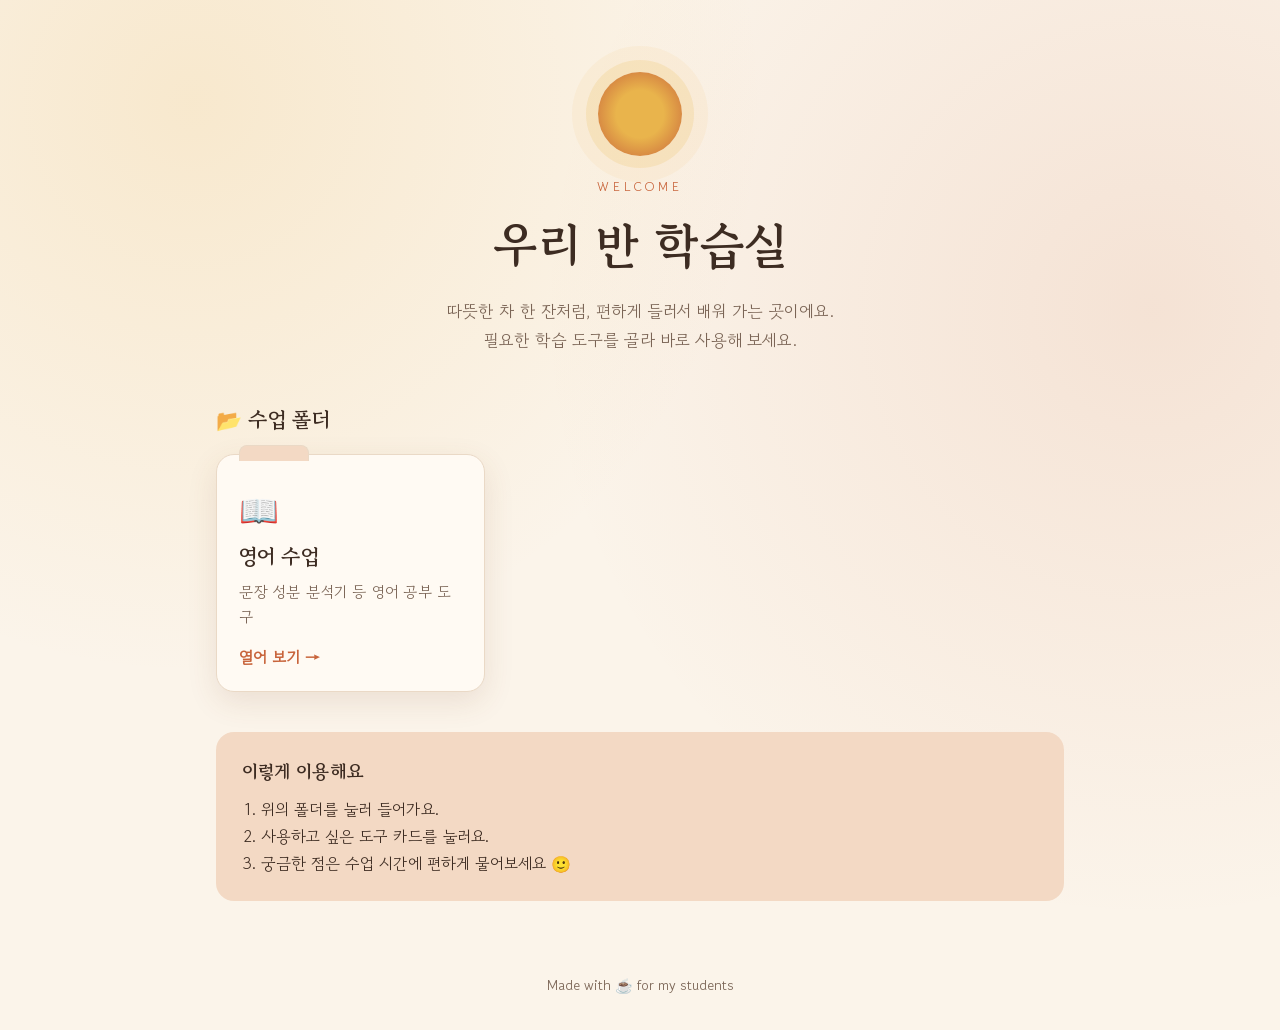
==== index.html @ 0fd7976f "홈페이지 첫 화면 올리기" ====
<!DOCTYPE html>
<html lang="ko">
<head>
<meta charset="utf-8">
<meta name="viewport" content="width=device-width, initial-scale=1">
<title>우리 반 학습실</title>
<meta name="description" content="함께 배우는 학습 도구를 모아 둔 공간">
<link rel="preconnect" href="https://fonts.googleapis.com">
<link rel="preconnect" href="https://fonts.gstatic.com" crossorigin>
<link href="https://fonts.googleapis.com/css2?family=Gowun+Batang:wght@400;700&family=Gowun+Dodum&display=swap" rel="stylesheet">
<link rel="stylesheet" href="style.css">
</head>
<body>
  <header class="hero">
    <div class="sun" aria-hidden="true"></div>
    <p class="eyebrow">Welcome</p>
    <h1>우리 반 학습실</h1>
    <p class="lead">따뜻한 차 한 잔처럼, 편하게 들러서 배워 가는 곳이에요.<br>필요한 학습 도구를 골라 바로 사용해 보세요.</p>
  </header>

  <main class="wrap">
    <h2 class="section-title">📂 수업 폴더</h2>
    <div class="grid">
      <a class="folder" href="영어 수업/">
        <span class="tab" aria-hidden="true"></span>
        <span class="icon" aria-hidden="true">📖</span>
        <span class="name">영어 수업</span>
        <span class="desc">문장 성분 분석기 등 영어 공부 도구</span>
        <span class="go">열어 보기 →</span>
      </a>
    </div>

    <section class="note">
      <h2>이렇게 이용해요</h2>
      <ol>
        <li>위의 폴더를 눌러 들어가요.</li>
        <li>사용하고 싶은 도구 카드를 눌러요.</li>
        <li>궁금한 점은 수업 시간에 편하게 물어보세요 🙂</li>
      </ol>
    </section>
  </main>

  <footer>Made with ☕ for my students</footer>
</body>
</html>
---- style.css ----
:root {
  --bg: #fbf4ea;
  --paper: #fffaf3;
  --ink: #3d2c22;
  --muted: #7a6455;
  --accent: #c8643b;
  --accent-soft: #f3d9c4;
  --honey: #e9b44c;
  --line: #ead9c6;
  --shadow: 0 10px 30px rgba(120, 72, 40, 0.12);
}
@media (prefers-color-scheme: dark) {
  :root {
    --bg: #2a211b;
    --paper: #352a22;
    --ink: #f4e6d6;
    --muted: #c9b3a0;
    --accent: #e98a5f;
    --accent-soft: #4a3628;
    --honey: #e9b44c;
    --line: #4d3c30;
    --shadow: 0 10px 30px rgba(0, 0, 0, 0.35);
  }
}

* { box-sizing: border-box; margin: 0; padding: 0; }

body {
  background: var(--bg);
  background-image: radial-gradient(circle at 15% 10%, rgba(233, 180, 76, 0.18), transparent 40%),
                    radial-gradient(circle at 90% 30%, rgba(200, 100, 59, 0.12), transparent 45%);
  color: var(--ink);
  font-family: "Gowun Dodum", "Apple SD Gothic Neo", "Malgun Gothic", sans-serif;
  line-height: 1.7;
  min-height: 100vh;
  display: flex;
  flex-direction: column;
}

h1, h2, .name { font-family: "Gowun Batang", serif; }

.hero {
  text-align: center;
  padding: 72px 16px 40px;
  position: relative;
}
.sun {
  width: 84px; height: 84px; margin: 0 auto 20px;
  border-radius: 50%;
  background: radial-gradient(circle, var(--honey) 40%, var(--accent) 100%);
  box-shadow: 0 0 0 12px rgba(233, 180, 76, 0.18), 0 0 0 26px rgba(233, 180, 76, 0.08);
}
.eyebrow {
  letter-spacing: 0.3em; text-transform: uppercase;
  font-size: 0.8rem; color: var(--accent); margin-bottom: 6px;
}
.hero h1 { font-size: clamp(2rem, 6vw, 3rem); font-weight: 700; }
.lead { color: var(--muted); margin-top: 12px; font-size: 1.05rem; }

.wrap { width: 100%; max-width: 880px; margin: 0 auto; padding: 0 16px 48px; flex: 1; }

.section-title { font-size: 1.3rem; margin: 8px 0 16px; }

.grid {
  display: grid;
  grid-template-columns: repeat(auto-fill, minmax(240px, 1fr));
  gap: 20px;
}

.folder, .card {
  position: relative;
  display: flex; flex-direction: column; gap: 4px;
  background: var(--paper);
  border: 1px solid var(--line);
  border-radius: 18px;
  padding: 26px 22px 20px;
  text-decoration: none; color: inherit;
  box-shadow: var(--shadow);
  transition: transform 0.2s ease, box-shadow 0.2s ease;
}
.folder:hover, .card:hover { transform: translateY(-4px); box-shadow: 0 16px 36px rgba(120, 72, 40, 0.18); }
.folder .tab {
  position: absolute; top: -10px; left: 22px;
  width: 70px; height: 16px;
  background: var(--accent-soft);
  border: 1px solid var(--line); border-bottom: none;
  border-radius: 8px 8px 0 0;
}
.icon { font-size: 2rem; }
.name { font-size: 1.3rem; font-weight: 700; }
.desc { color: var(--muted); font-size: 0.95rem; }
.go { margin-top: 10px; color: var(--accent); font-weight: 700; }

.note {
  margin-top: 40px;
  background: var(--accent-soft);
  border-radius: 18px;
  padding: 24px 26px;
}
.note h2 { font-size: 1.15rem; margin-bottom: 8px; }
.note ol { padding-left: 1.2em; color: var(--ink); }

.back { display: inline-block; margin: 24px 0 8px; color: var(--accent); text-decoration: none; font-weight: 700; }

footer { text-align: center; color: var(--muted); font-size: 0.9rem; padding: 24px 16px 32px; }
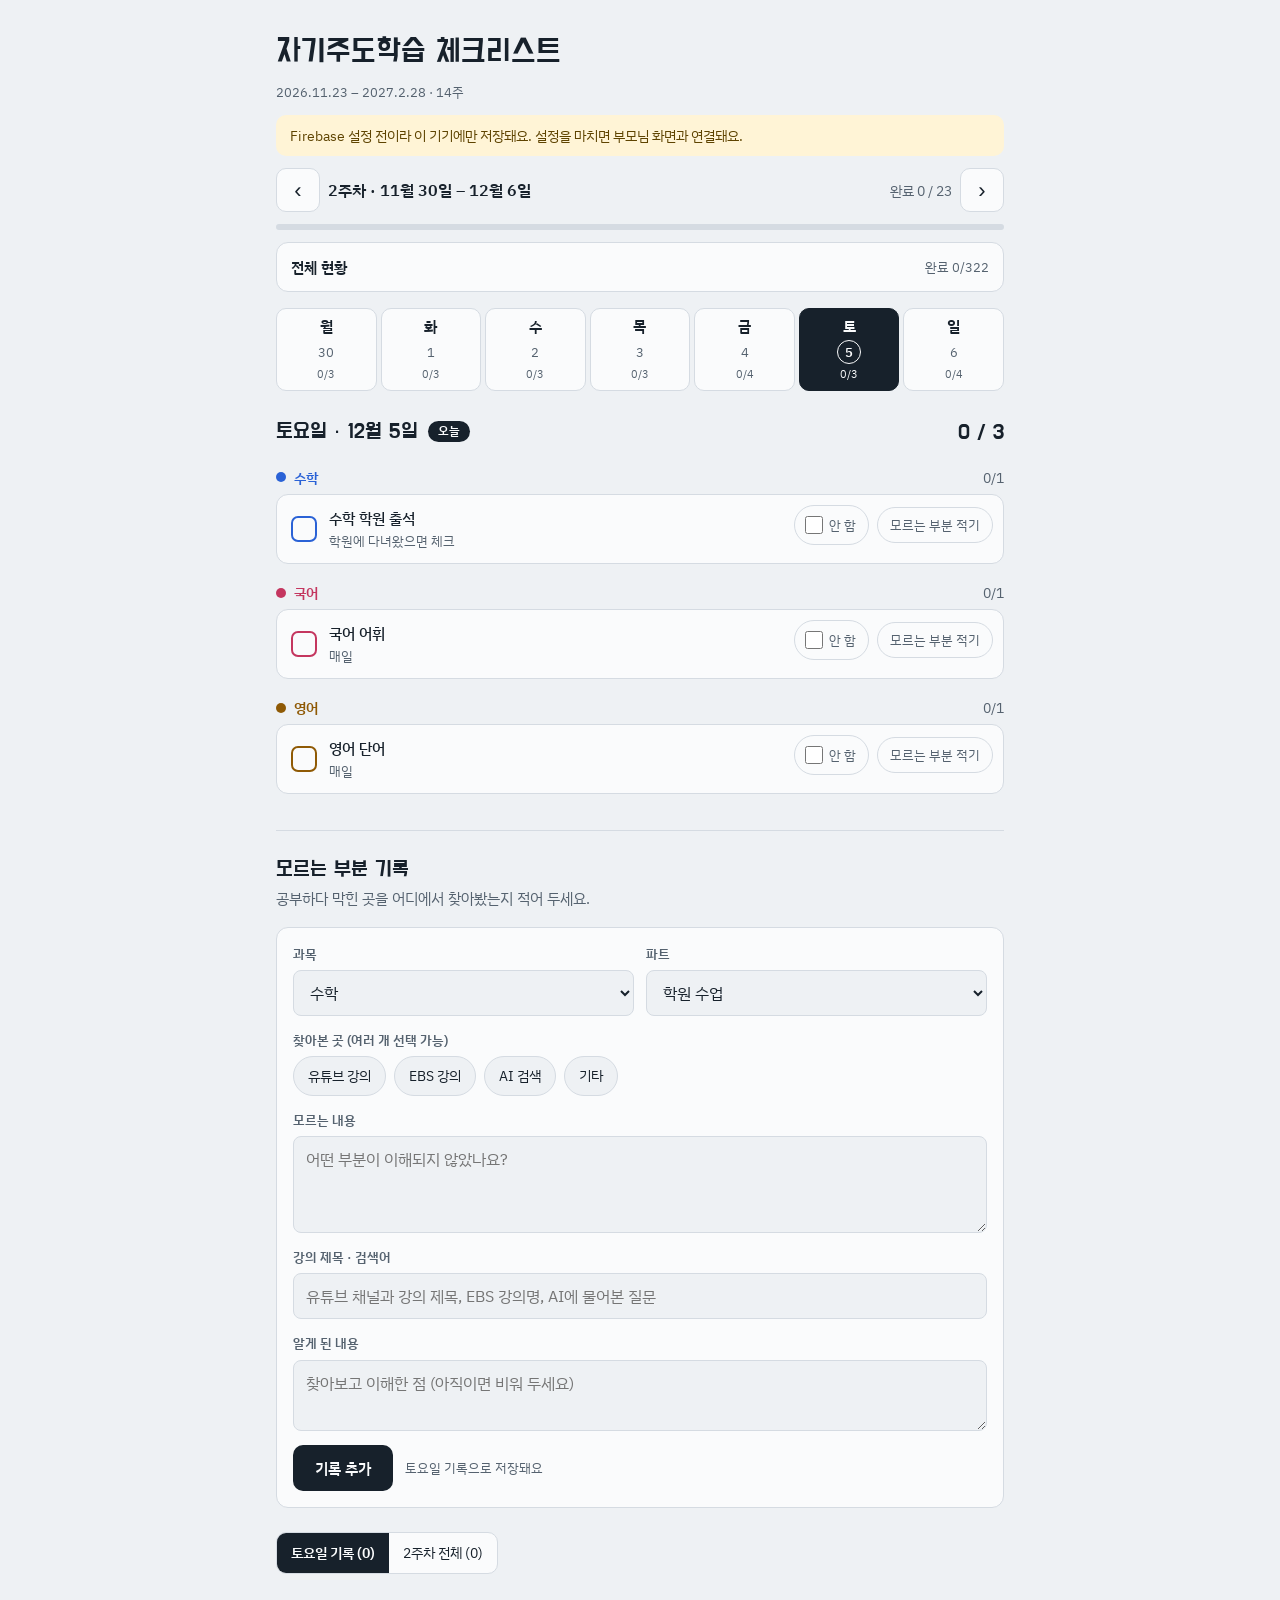
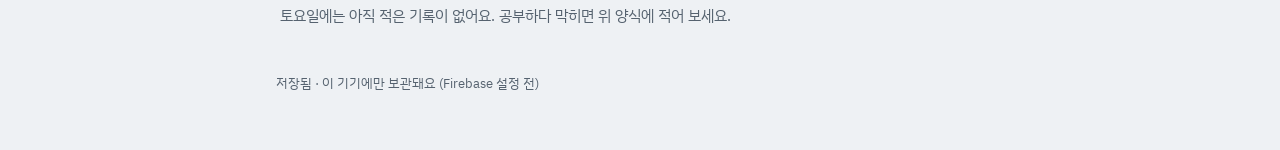
==== commit 17657e0a: "Add files via upload" ====
--- a/index.html
+++ b/index.html
@@ -1,45 +1,838 @@
-<!DOCTYPE html>
+<!doctype html>
 <html lang="ko">
 <head>
 <meta charset="utf-8">
-<meta name="viewport" content="width=device-width, initial-scale=1">
-<title>우리 반 학습실</title>
-<meta name="description" content="함께 배우는 학습 도구를 모아 둔 공간">
+<meta name="viewport" content="width=device-width, initial-scale=1, viewport-fit=cover">
+<meta name="robots" content="noindex, nofollow">
+<meta name="referrer" content="no-referrer">
+<title>자기주도학습 체크리스트</title>
+<link rel="icon" href="data:,">
 <link rel="preconnect" href="https://fonts.googleapis.com">
 <link rel="preconnect" href="https://fonts.gstatic.com" crossorigin>
-<link href="https://fonts.googleapis.com/css2?family=Gowun+Batang:wght@400;700&family=Gowun+Dodum&display=swap" rel="stylesheet">
-<link rel="stylesheet" href="style.css">
+<link rel="stylesheet" href="https://fonts.googleapis.com/css2?family=Do+Hyeon&family=IBM+Plex+Sans+KR:wght@400;500;600&display=swap">
+<style>
+/* Layout: 한 열 노트 형태. 위에서 아래로 주간 진행 → 전체 현황 → 요일 탭 → 오늘 체크리스트 → 모르는 부분 기록.
+   과목마다 고유 색(수학 파랑, 과학 초록, 국어 분홍, 영어 황색)을 쓰고 나머지는 먹색으로 통일한다. */
+:root {
+  color-scheme: light;
+  --bg: #eef1f4;
+  --surface: #fafbfc;
+  --ink: #17212b;
+  --ink-2: #55626f;
+  --line: #d5dbe2;
+  --accent: #17212b;
+  --on-accent: #fafbfc;
+  --focus: #2a62d6;
+  --danger: #b3362b;
+  --warn-bg: #fff4d6;
+  --warn-ink: #5e4300;
+  --math: #2a62d6;
+  --sci: #17784d;
+  --ko: #c4365f;
+  --en: #8f5a05;
+  --font-display: "Do Hyeon", "Apple SD Gothic Neo", "Malgun Gothic", sans-serif;
+  --font-body: "IBM Plex Sans KR", "Apple SD Gothic Neo", "Malgun Gothic", "Noto Sans KR", sans-serif;
+}
+@media (prefers-color-scheme: dark) {
+  :root:not([data-theme="light"]) {
+    --bg: #0f141a;
+    --surface: #171e26;
+    --ink: #e7ecf1;
+    --ink-2: #9aa7b4;
+    --line: #2a343f;
+    --accent: #e7ecf1;
+    --on-accent: #0f141a;
+    --focus: #7aa5ff;
+    --danger: #ff8a7d;
+    --warn-bg: #3a2f10;
+    --warn-ink: #f6dfa0;
+    --math: #6b9bff;
+    --sci: #4cc48c;
+    --ko: #ff7c9f;
+    --en: #f0b24a;
+    color-scheme: dark;
+  }
+}
+:root[data-theme="dark"] {
+  --bg: #0f141a;
+  --surface: #171e26;
+  --ink: #e7ecf1;
+  --ink-2: #9aa7b4;
+  --line: #2a343f;
+  --accent: #e7ecf1;
+  --on-accent: #0f141a;
+  --focus: #7aa5ff;
+  --danger: #ff8a7d;
+  --warn-bg: #3a2f10;
+  --warn-ink: #f6dfa0;
+  --math: #6b9bff;
+  --sci: #4cc48c;
+  --ko: #ff7c9f;
+  --en: #f0b24a;
+  color-scheme: dark;
+}
+
+* { box-sizing: border-box; }
+html { -webkit-text-size-adjust: 100%; }
+body { margin: 0; background: var(--bg); color: var(--ink); font-family: var(--font-body); font-size: 15px; line-height: 1.55; }
+h1, h2, h3, p { margin: 0; }
+button, input, select, textarea { font: inherit; color: inherit; }
+button { cursor: pointer; }
+[hidden] { display: none !important; }
+:focus-visible { outline: 2px solid var(--focus); outline-offset: 2px; }
+
+.wrap { max-width: 760px; margin-inline: auto; padding-inline: 16px; padding-block: 20px 40px; padding-bottom: calc(40px + env(safe-area-inset-bottom, 0px)); }
+
+/* 상단 */
+.top { display: flex; flex-direction: column; gap: 12px; }
+h1 { font-family: var(--font-display); font-weight: 400; font-size: clamp(24px, 6vw, 32px); line-height: 1.2; text-wrap: balance; }
+.period { color: var(--ink-2); font-size: 13px; font-variant-numeric: tabular-nums; }
+.modenote { background: var(--warn-bg); color: var(--warn-ink); border-radius: 10px; padding: 10px 14px; font-size: 14px; }
+.weekrow { display: flex; align-items: center; gap: 8px; }
+.weekinfo { flex: 1; min-width: 0; display: flex; align-items: baseline; justify-content: space-between; gap: 12px; flex-wrap: wrap; }
+.weeklabel { font-weight: 600; font-size: 16px; font-variant-numeric: tabular-nums; }
+.weekcount { color: var(--ink-2); font-size: 14px; font-variant-numeric: tabular-nums; }
+.icon { width: 44px; height: 44px; flex: none; border: 1px solid var(--line); background: var(--surface); border-radius: 10px; font-size: 22px; line-height: 1; display: grid; place-items: center; }
+.icon:hover:not(:disabled) { border-color: var(--ink-2); }
+.icon:disabled { opacity: .35; cursor: default; }
+.track { height: 6px; background: var(--line); border-radius: 3px; overflow: hidden; }
+.fill { height: 100%; width: 0; background: var(--accent); border-radius: 3px; transition: width .25s ease; }
+.link { align-self: flex-start; background: none; border: 0; padding: 6px 0; color: var(--ink); text-decoration: underline; text-underline-offset: 3px; font-size: 14px; }
+
+/* 전체 현황 */
+.overall { margin-top: 12px; background: var(--surface); border: 1px solid var(--line); border-radius: 12px; overflow: hidden; }
+.overall > summary { min-height: 48px; display: flex; align-items: center; gap: 10px; padding-inline: 14px; font-weight: 600; cursor: pointer; list-style-position: inside; }
+.overall > summary .sum-total { margin-left: auto; color: var(--ink-2); font-weight: 400; font-size: 13px; font-variant-numeric: tabular-nums; }
+.owk { display: grid; grid-template-columns: minmax(0, 1fr) auto; align-items: center; column-gap: 12px; row-gap: 6px; width: 100%; text-align: left; border: 0; border-top: 1px solid var(--line); background: transparent; padding: 10px 14px; min-height: 56px; }
+.owk:hover { background: var(--bg); }
+.owk[aria-current="true"] { background: var(--bg); }
+.owk .ow-name { font-weight: 600; font-size: 14px; font-variant-numeric: tabular-nums; }
+.owk .ow-name small { font-weight: 400; color: var(--ink-2); margin-left: 6px; font-size: 12px; }
+.owk .ow-stat { color: var(--ink-2); font-size: 13px; font-variant-numeric: tabular-nums; text-align: right; }
+.owk .ow-bar { grid-column: 1 / -1; height: 4px; background: var(--line); border-radius: 2px; overflow: hidden; }
+.owk .ow-bar i { display: block; height: 100%; background: var(--accent); }
+
+/* 요일 탭 */
+.tabs { position: sticky; top: env(safe-area-inset-top, 0px); z-index: 5; background: var(--bg); padding-block: 12px; display: grid; grid-template-columns: repeat(7, minmax(0, 1fr)); gap: 4px; margin-top: 4px; }
+.tab { min-height: 66px; padding: 6px 2px; border: 1px solid var(--line); background: var(--surface); border-radius: 10px; display: flex; flex-direction: column; align-items: center; justify-content: center; gap: 2px; }
+.tab .dn { font-weight: 600; font-size: 15px; }
+.tab .dd { width: 24px; height: 24px; display: grid; place-items: center; border-radius: 50%; font-size: 13px; color: var(--ink-2); font-variant-numeric: tabular-nums; }
+.tab.today .dd { border: 1.5px solid currentColor; color: var(--ink); font-weight: 600; }
+.tab .dc { font-size: 11px; color: var(--ink-2); font-variant-numeric: tabular-nums; }
+.tab.complete .dc { color: var(--sci); font-weight: 600; }
+.tab[aria-current="true"] { background: var(--accent); color: var(--on-accent); border-color: var(--accent); }
+.tab[aria-current="true"] .dd, .tab[aria-current="true"] .dc, .tab[aria-current="true"].complete .dc { color: var(--on-accent); }
+.tab[aria-current="true"].today .dd { color: var(--on-accent); }
+
+/* 오늘 체크리스트 */
+.dayhead { display: flex; align-items: center; gap: 10px; flex-wrap: wrap; margin-top: 12px; }
+h2 { font-family: var(--font-display); font-weight: 400; font-size: 22px; line-height: 1.3; }
+.badge { background: var(--accent); color: var(--on-accent); border-radius: 999px; padding: 1px 10px; font-size: 12px; font-weight: 600; }
+.daycount { margin-left: auto; font-family: var(--font-display); font-size: 22px; font-variant-numeric: tabular-nums; }
+.alldone { color: var(--sci); font-weight: 600; margin-top: 6px; }
+.group { margin-top: 18px; }
+.grouphead { display: flex; align-items: center; gap: 8px; font-weight: 600; color: var(--c); font-size: 14px; }
+.grouphead .dot { width: 10px; height: 10px; border-radius: 50%; background: var(--c); }
+.grouphead .gc { margin-left: auto; color: var(--ink-2); font-weight: 400; font-variant-numeric: tabular-nums; }
+.items { list-style: none; margin: 6px 0 0; padding: 0; background: var(--surface); border: 1px solid var(--line); border-radius: 12px; }
+.item { display: flex; flex-wrap: wrap; align-items: center; column-gap: 8px; padding-inline: 14px 10px; }
+.item + .item { border-top: 1px solid var(--line); }
+.check { flex: 1 1 200px; min-width: 0; display: flex; align-items: center; gap: 12px; padding-block: 12px; min-height: 56px; cursor: pointer; }
+.check input { position: absolute; opacity: 0; width: 1px; height: 1px; }
+.box { flex: none; width: 26px; height: 26px; border: 2px solid var(--c); border-radius: 7px; position: relative; background: transparent; }
+.check input:checked + .box { background: var(--c); }
+.check input:checked + .box::after { content: ""; position: absolute; left: 7px; top: 2px; width: 7px; height: 13px; border: solid var(--on-accent); border-width: 0 2.5px 2.5px 0; transform: rotate(45deg); }
+.check input:focus-visible + .box { outline: 2px solid var(--focus); outline-offset: 2px; }
+.itext { min-width: 0; display: flex; flex-direction: column; }
+.ititle { font-weight: 500; overflow-wrap: anywhere; }
+.ihint { color: var(--ink-2); font-size: 13px; }
+.item.done .ititle { text-decoration: line-through; color: var(--ink-2); }
+.iact { margin-left: auto; display: flex; align-items: center; gap: 8px; flex-wrap: wrap; padding-bottom: 8px; }
+.skip { display: inline-flex; align-items: center; gap: 6px; min-height: 40px; padding: 0 12px 0 10px; border: 1px solid var(--line); border-radius: 999px; font-size: 13px; color: var(--ink-2); cursor: pointer; }
+.skip input { width: 18px; height: 18px; margin: 0; accent-color: var(--ink-2); }
+.item.skipped .skip { background: var(--ink-2); border-color: var(--ink-2); color: var(--bg); font-weight: 600; }
+.item.skipped .skip input { accent-color: var(--bg); }
+.item.skipped .ititle { color: var(--ink-2); }
+.ask { flex: none; border: 1px solid var(--line); background: transparent; border-radius: 999px; padding: 6px 12px; min-height: 36px; font-size: 13px; color: var(--ink-2); }
+.ask:hover { color: var(--ink); border-color: var(--ink-2); }
+.s-math { --c: var(--math); }
+.s-sci { --c: var(--sci); }
+.s-ko { --c: var(--ko); }
+.s-en { --c: var(--en); }
+
+/* 기록 */
+.log { margin-top: 36px; padding-top: 24px; border-top: 1px solid var(--line); }
+.lede { color: var(--ink-2); margin-top: 4px; }
+form { margin-top: 16px; display: flex; flex-direction: column; gap: 14px; background: var(--surface); border: 1px solid var(--line); border-radius: 12px; padding: 16px; }
+.two { display: grid; grid-template-columns: repeat(auto-fit, minmax(150px, 1fr)); gap: 12px; }
+.field { display: flex; flex-direction: column; gap: 6px; min-width: 0; }
+.field > span, legend { font-size: 13px; font-weight: 600; color: var(--ink-2); }
+fieldset { border: 0; padding: 0; margin: 0; min-width: 0; }
+legend { padding: 0; margin-bottom: 6px; }
+select, input[type="text"], textarea { width: 100%; min-height: 44px; padding: 10px 12px; font-size: 16px; background: var(--bg); border: 1px solid var(--line); border-radius: 8px; }
+textarea { resize: vertical; }
+.chips { display: flex; flex-wrap: wrap; gap: 8px; }
+.chip { min-height: 40px; padding: 6px 14px; border-radius: 999px; border: 1px solid var(--line); background: var(--bg); font-size: 14px; }
+.chip[aria-pressed="true"] { background: var(--accent); color: var(--on-accent); border-color: var(--accent); font-weight: 600; }
+.formfoot { display: flex; align-items: center; gap: 12px; flex-wrap: wrap; }
+.primary { min-height: 46px; padding: 10px 22px; border: 0; border-radius: 10px; background: var(--accent); color: var(--on-accent); font-weight: 600; }
+.hint { color: var(--ink-2); font-size: 13px; }
+.msg { color: var(--danger); font-size: 13px; }
+
+.logbar { margin-top: 24px; display: flex; align-items: center; justify-content: space-between; gap: 12px; flex-wrap: wrap; }
+.seg { display: inline-flex; border: 1px solid var(--line); border-radius: 10px; overflow: hidden; background: var(--surface); }
+.seg button { border: 0; background: transparent; padding: 8px 14px; min-height: 40px; font-size: 14px; }
+.seg button[aria-pressed="true"] { background: var(--accent); color: var(--on-accent); font-weight: 600; }
+.notes { list-style: none; margin: 12px 0 0; padding: 0; display: flex; flex-direction: column; gap: 10px; }
+.empty { color: var(--ink-2); padding: 18px 4px; }
+.note { background: var(--surface); border: 1px solid var(--line); border-radius: 12px; padding: 14px 16px; display: flex; flex-direction: column; gap: 8px; min-width: 0; }
+.nhead { display: flex; align-items: center; gap: 8px; flex-wrap: wrap; font-size: 13px; }
+.ntag { color: var(--c); font-weight: 600; }
+.nwhen { color: var(--ink-2); }
+.nsrc { margin-left: auto; display: flex; gap: 6px; flex-wrap: wrap; }
+.nsrc span { border: 1px solid var(--line); border-radius: 999px; padding: 0 9px; font-size: 12px; }
+.nq { font-weight: 500; white-space: pre-wrap; overflow-wrap: anywhere; }
+.nmeta { color: var(--ink-2); font-size: 14px; white-space: pre-wrap; overflow-wrap: anywhere; }
+.nmeta b { font-weight: 600; color: var(--ink); }
+.nact { display: flex; align-items: center; justify-content: space-between; gap: 12px; flex-wrap: wrap; margin-top: 2px; }
+.solved { display: inline-flex; align-items: center; gap: 8px; min-height: 40px; cursor: pointer; font-size: 14px; }
+.solved input { width: 20px; height: 20px; accent-color: var(--sci); }
+.del { border: 0; background: none; color: var(--ink-2); font-size: 13px; min-height: 40px; padding: 0 4px; text-decoration: underline; text-underline-offset: 3px; }
+.del.armed { color: var(--danger); font-weight: 600; }
+.note.isdone .nq { color: var(--ink-2); }
+
+/* 주소 키가 없을 때 */
+.gate { margin-top: 24px; background: var(--surface); border: 1px solid var(--line); border-radius: 12px; padding: 20px 18px; display: flex; flex-direction: column; gap: 8px; }
+.gate p { color: var(--ink-2); }
+
+footer { margin-top: 28px; color: var(--ink-2); font-size: 13px; }
+footer .err { color: var(--danger); }
+
+@media (min-width: 560px) {
+  .wrap { padding-block: 32px 56px; }
+  .tab { min-height: 72px; }
+}
+@media (prefers-reduced-motion: reduce) {
+  .fill { transition: none; }
+}
+</style>
 </head>
 <body>
-  <header class="hero">
-    <div class="sun" aria-hidden="true"></div>
-    <p class="eyebrow">Welcome</p>
-    <h1>우리 반 학습실</h1>
-    <p class="lead">따뜻한 차 한 잔처럼, 편하게 들러서 배워 가는 곳이에요.<br>필요한 학습 도구를 골라 바로 사용해 보세요.</p>
+
+<div class="wrap">
+  <header class="top">
+    <h1>자기주도학습 체크리스트</h1>
+    <p class="period" id="period"></p>
+    <p class="modenote" id="modeNote" hidden></p>
   </header>
 
-  <main class="wrap">
-    <h2 class="section-title">📂 수업 폴더</h2>
-    <div class="grid">
-      <a class="folder" href="영어 수업/">
-        <span class="tab" aria-hidden="true"></span>
-        <span class="icon" aria-hidden="true">📖</span>
-        <span class="name">영어 수업</span>
-        <span class="desc">문장 성분 분석기 등 영어 공부 도구</span>
-        <span class="go">열어 보기 →</span>
-      </a>
+  <section id="gate" class="gate" hidden>
+    <h2>주소를 다시 확인해 주세요</h2>
+    <p>이 페이지는 부모님께 받은 전체 주소로만 열려요. 주소 끝의 # 뒤 글자까지 함께 열어 주세요.</p>
+  </section>
+
+  <div id="app">
+    <div class="weekrow" style="margin-top:12px">
+      <button id="prevWeek" class="icon" type="button" aria-label="이전 주">‹</button>
+      <div class="weekinfo">
+        <span id="weekLabel" class="weeklabel"></span>
+        <span id="weekCount" class="weekcount"></span>
+      </div>
+      <button id="nextWeek" class="icon" type="button" aria-label="다음 주">›</button>
     </div>
-
-    <section class="note">
-      <h2>이렇게 이용해요</h2>
-      <ol>
-        <li>위의 폴더를 눌러 들어가요.</li>
-        <li>사용하고 싶은 도구 카드를 눌러요.</li>
-        <li>궁금한 점은 수업 시간에 편하게 물어보세요 🙂</li>
-      </ol>
-    </section>
-  </main>
-
-  <footer>Made with ☕ for my students</footer>
+    <div class="track" id="weekTrack" role="progressbar" aria-label="이번 주 진행률" aria-valuemin="0" aria-valuemax="100" aria-valuenow="0" style="margin-top:12px"><div id="weekFill" class="fill"></div></div>
+    <button id="thisWeek" class="link" type="button" hidden>이번 주로 돌아가기</button>
+
+    <details class="overall" id="overall">
+      <summary><span>전체 현황</span><span class="sum-total" id="sumTotal"></span></summary>
+      <div id="overallList"></div>
+    </details>
+
+    <nav id="tabs" class="tabs" aria-label="요일 선택"></nav>
+
+    <main>
+      <section aria-labelledby="dayTitle">
+        <div class="dayhead">
+          <h2 id="dayTitle"></h2>
+          <span id="todayBadge" class="badge" hidden>오늘</span>
+          <span id="dayCount" class="daycount"></span>
+        </div>
+        <p id="allDone" class="alldone" hidden></p>
+        <div id="groups"></div>
+      </section>
+
+      <section id="log" class="log" aria-labelledby="logTitle">
+        <h2 id="logTitle">모르는 부분 기록</h2>
+        <p class="lede">공부하다 막힌 곳을 어디에서 찾아봤는지 적어 두세요.</p>
+
+        <form id="noteForm" novalidate>
+          <div class="two">
+            <label class="field"><span>과목</span><select id="nSubject"></select></label>
+            <label class="field"><span>파트</span><select id="nPart"></select></label>
+          </div>
+          <fieldset>
+            <legend>찾아본 곳 (여러 개 선택 가능)</legend>
+            <div id="nSources" class="chips"></div>
+          </fieldset>
+          <label class="field"><span>모르는 내용</span><textarea id="nQuestion" rows="3" placeholder="어떤 부분이 이해되지 않았나요?"></textarea></label>
+          <label class="field"><span>강의 제목 · 검색어</span><input id="nQuery" type="text" autocomplete="off" placeholder="유튜브 채널과 강의 제목, EBS 강의명, AI에 물어본 질문"></label>
+          <label class="field"><span>알게 된 내용</span><textarea id="nAnswer" rows="2" placeholder="찾아보고 이해한 점 (아직이면 비워 두세요)"></textarea></label>
+          <div class="formfoot">
+            <button class="primary" type="submit">기록 추가</button>
+            <span id="nDayHint" class="hint"></span>
+            <span id="nMsg" class="msg" role="alert"></span>
+          </div>
+        </form>
+
+        <div class="logbar">
+          <div class="seg" role="group" aria-label="기록 보기 범위">
+            <button id="fDay" type="button" aria-pressed="true"></button>
+            <button id="fWeek" type="button" aria-pressed="false"></button>
+          </div>
+        </div>
+        <ul id="notes" class="notes"></ul>
+      </section>
+    </main>
+  </div>
+
+  <footer><span id="saveStatus" aria-live="polite"></span></footer>
+</div>
+
+<noscript><p style="padding:16px">이 페이지는 JavaScript가 켜져 있어야 동작해요.</p></noscript>
+
+<script type="module">
+import { firebaseConfig } from './firebase-config.js';
+
+document.documentElement.lang = 'ko';
+
+/* ---------- 학습 계획 ---------- */
+const DAYS = ['월', '화', '수', '목', '금', '토', '일'];
+const SUBJ = { math: '수학', sci: '과학', ko: '국어', en: '영어' };
+const ORDER = ['math', 'sci', 'ko', 'en'];
+const PARTS = {
+  math: ['학원 수업', '기타'],
+  sci: ['학원 수업', '기타'],
+  ko: ['어휘', '문법', '문학', '비문학', '기타'],
+  en: ['단어', '문법·구문·독해', '기타']
+};
+const SOURCES = ['유튜브 강의', 'EBS 강의', 'AI 검색', '기타'];
+const ITEMS = {
+  math: { s: 'math', part: '학원 수업', title: '수학 학원 출석', hint: '학원에 다녀왔으면 체크' },
+  sci: { s: 'sci', part: '학원 수업', title: '과학 학원 출석', hint: '학원에 다녀왔으면 체크' },
+  kov: { s: 'ko', part: '어휘', title: '국어 어휘', hint: '매일' },
+  kog: { s: 'ko', part: '문법', title: '국어 문법', hint: '금요일' },
+  kol: { s: 'ko', part: '문학', title: '국어 문학', hint: '금요일' },
+  kon: { s: 'ko', part: '비문학', title: '국어 비문학', hint: '일요일' },
+  env: { s: 'en', part: '단어', title: '영어 단어', hint: '매일' },
+  eng: { s: 'en', part: '문법·구문·독해', title: '영어 문법 · 구문 · 독해', hint: '일요일' }
+};
+const SCHEDULE = [
+  ['math', 'kov', 'env'],          // 월
+  ['sci', 'kov', 'env'],           // 화
+  ['math', 'kov', 'env'],          // 수
+  ['math', 'kov', 'env'],          // 목
+  ['kov', 'kog', 'kol', 'env'],    // 금
+  ['math', 'kov', 'env'],          // 토
+  ['kov', 'kon', 'env', 'eng']     // 일
+];
+const WEEK_TOTAL = SCHEDULE.reduce((a, d) => a + d.length, 0);
+
+/* ---------- 기간: 2026-11-23(월) ~ 2027-02-28(일), 14주 ---------- */
+const START = new Date(2026, 10, 23);
+const WEEKS = 14;
+
+/* ---------- 날짜 ---------- */
+const pad = (n) => String(n).padStart(2, '0');
+const keyOf = (d) => d.getFullYear() + '-' + pad(d.getMonth() + 1) + '-' + pad(d.getDate());
+const addDays = (d, n) => { const x = new Date(d.getFullYear(), d.getMonth(), d.getDate()); x.setDate(x.getDate() + n); return x; };
+const md = (d) => (d.getMonth() + 1) + '월 ' + d.getDate() + '일';
+const ymd = (d) => d.getFullYear() + '.' + (d.getMonth() + 1) + '.' + d.getDate();
+const weekStartOf = (i) => addDays(START, i * 7);
+const dayOnly = (d) => new Date(d.getFullYear(), d.getMonth(), d.getDate());
+
+const today = dayOnly(new Date());
+const daysSinceStart = Math.floor((today - START) / 86400000);
+const todayWeek = Math.floor(daysSinceStart / 7);            // 범위 밖이면 음수 또는 WEEKS 이상
+const todayInRange = todayWeek >= 0 && todayWeek < WEEKS;
+const todayIdx = ((today.getDay() + 6) % 7);
+const startWeek = Math.min(Math.max(todayWeek, 0), WEEKS - 1);
+
+/* ---------- 데이터 ---------- */
+const DEL = Symbol('del');
+const emptyData = () => ({ checks: {}, skips: {}, notes: {}, updatedAt: 0 });
+function normalize(o) {
+  o = o || {};
+  const obj = (v) => (v && typeof v === 'object' && !Array.isArray(v)) ? v : {};
+  return { checks: obj(o.checks), skips: obj(o.skips), notes: obj(o.notes), updatedAt: Number(o.updatedAt) || 0 };
+}
+function applyPatch(d, p) {
+  for (const sec of ['checks', 'skips', 'notes']) {
+    const part = p[sec];
+    if (!part) continue;
+    for (const k of Object.keys(part)) {
+      const v = part[k];
+      if (v === DEL) delete d[sec][k];
+      else if (sec === 'notes') d.notes[k] = Object.assign({}, d.notes[k] || {}, v);
+      else d[sec][k] = v;
+    }
+  }
+}
+
+const state = { week: startWeek, day: (todayInRange && todayWeek === startWeek) ? todayIdx : 0, filter: 'day', sources: {} };
+let allWeeks = {};          // 'YYYY-MM-DD' -> data
+let backend = null;         // { mode, start(onData), write(weekKey, patch) }
+
+const wkey = () => keyOf(weekStartOf(state.week));
+const cur = () => allWeeks[wkey()] || emptyData();
+const isTodayWeek = () => todayInRange && state.week === todayWeek;
+
+/* ---------- 주소의 비밀 키 ---------- */
+function readKey() {
+  const re = /^[A-Za-z0-9_-]{20,}$/;
+  const m = /(?:^#|&)k=([A-Za-z0-9_-]{20,})/.exec(location.hash);
+  let key = m ? m[1] : null;
+  if (key) {
+    try {
+      localStorage.setItem('sdl2:key', key);
+      if (localStorage.getItem('sdl2:key') === key) history.replaceState(null, '', location.pathname + location.search);
+    } catch (e) {}
+    return key;
+  }
+  try { key = localStorage.getItem('sdl2:key'); } catch (e) { key = null; }
+  return (key && re.test(key)) ? key : null;
+}
+
+/* ---------- 저장소: 로컬(설정 전) ---------- */
+function makeLocalBackend() {
+  const prefix = 'sdl2:w:';
+  return {
+    mode: 'local',
+    start(onData) {
+      const all = {};
+      try {
+        for (let i = 0; i < localStorage.length; i++) {
+          const k = localStorage.key(i);
+          if (k && k.indexOf(prefix) === 0) all[k.slice(prefix.length)] = normalize(JSON.parse(localStorage.getItem(k)));
+        }
+      } catch (e) {}
+      onData(all, { pending: false, local: true });
+    },
+    write(weekKey) {
+      let ok = true;
+      try { localStorage.setItem(prefix + weekKey, JSON.stringify(allWeeks[weekKey])); } catch (e) { ok = false; }
+      setStatus(ok ? 'local' : 'localfail');
+    }
+  };
+}
+
+/* ---------- 저장소: Firebase(Firestore) ---------- */
+async function makeCloudBackend(key) {
+  const BASE = 'https://www.gstatic.com/firebasejs/10.14.1/';
+  const [appMod, fs] = await Promise.all([import(BASE + 'firebase-app.js'), import(BASE + 'firebase-firestore.js')]);
+  const app = appMod.initializeApp(firebaseConfig);
+  let db;
+  try {
+    db = fs.initializeFirestore(app, { localCache: fs.persistentLocalCache({ tabManager: fs.persistentMultipleTabManager() }) });
+  } catch (e) {
+    db = fs.getFirestore(app);
+  }
+  const col = fs.collection(db, 'checklists', key, 'weeks');
+  const toCloud = (patch) => {
+    const out = { updatedAt: Date.now() };
+    for (const sec of ['checks', 'skips', 'notes']) {
+      if (!patch[sec]) continue;
+      out[sec] = {};
+      for (const k of Object.keys(patch[sec])) {
+        const v = patch[sec][k];
+        if (v === DEL) out[sec][k] = fs.deleteField();
+        else out[sec][k] = v;
+      }
+    }
+    return out;
+  };
+  return {
+    mode: 'cloud',
+    start(onData, onError) {
+      fs.onSnapshot(col, (snap) => {
+        const all = {};
+        snap.docs.forEach((d) => { all[d.id] = normalize(d.data()); });
+        onData(all, { pending: snap.metadata.hasPendingWrites, fromCache: snap.metadata.fromCache });
+      }, (err) => onError(err));
+    },
+    write(weekKey, patch) {
+      setStatus('saving');
+      fs.setDoc(fs.doc(col, weekKey), toCloud(patch), { merge: true }).catch((err) => {
+        setStatus('error', err && err.code ? err.code : String(err));
+      });
+    }
+  };
+}
+
+/* ---------- 상태 표시 ---------- */
+function setStatus(kind, detail) {
+  const el = document.getElementById('saveStatus');
+  el.className = '';
+  const map = {
+    cloud: '저장됨 · 부모님 화면에도 바로 반영돼요',
+    saving: '저장 중…',
+    offline: '인터넷이 끊겼어요. 연결되면 자동으로 저장돼요',
+    local: '저장됨 · 이 기기에만 보관돼요 (Firebase 설정 전)',
+    localfail: '저장할 수 없어요. 시크릿 모드이거나 브라우저가 저장을 막고 있어요.'
+  };
+  if (kind === 'error') {
+    el.className = 'err';
+    el.textContent = '저장하지 못했어요 (' + (detail || '알 수 없는 오류') + '). 보안 규칙과 설정을 확인해 주세요.';
+    return;
+  }
+  el.textContent = map[kind] || '';
+}
+
+/* ---------- 변경 적용 ---------- */
+function commit(patch) {
+  const k = wkey();
+  if (!allWeeks[k]) allWeeks[k] = emptyData();
+  applyPatch(allWeeks[k], patch);
+  allWeeks[k].updatedAt = Date.now();
+  backend.write(k, patch);
+}
+
+/* ---------- DOM 도우미 ---------- */
+function h(tag, props) {
+  const e = document.createElement(tag);
+  props = props || {};
+  for (const k in props) {
+    const v = props[k];
+    if (k === 'class') e.className = v;
+    else if (k === 'checked') e.checked = !!v;
+    else if (k.indexOf('on') === 0) e.addEventListener(k.slice(2), v);
+    else if (v === true) e.setAttribute(k, '');
+    else if (v !== false && v != null) e.setAttribute(k, v);
+  }
+  for (let i = 2; i < arguments.length; i++) {
+    const kids = [].concat(arguments[i]);
+    for (const c of kids) {
+      if (c == null || c === false) continue;
+      e.append(c.nodeType ? c : document.createTextNode(c));
+    }
+  }
+  return e;
+}
+const $ = (id) => document.getElementById(id);
+
+const countDay = (d, i, sec) => SCHEDULE[i].filter((id) => d[sec][i + '_' + id]).length;
+const countWeek = (d, sec) => { let n = 0; for (let i = 0; i < 7; i++) n += countDay(d, i, sec); return n; };
+
+/* ---------- 렌더 ---------- */
+function renderWeek() {
+  const start = weekStartOf(state.week);
+  $('weekLabel').textContent = (state.week + 1) + '주차 · ' + md(start) + ' – ' + md(addDays(start, 6));
+  const d = cur();
+  const done = countWeek(d, 'checks'), sk = countWeek(d, 'skips');
+  const pct = Math.round(done / WEEK_TOTAL * 100);
+  $('weekCount').textContent = '완료 ' + done + ' / ' + WEEK_TOTAL + (sk ? ' · 안 함 ' + sk : '');
+  $('weekFill').style.width = pct + '%';
+  $('weekTrack').setAttribute('aria-valuenow', String(pct));
+  $('prevWeek').disabled = state.week <= 0;
+  $('nextWeek').disabled = state.week >= WEEKS - 1;
+  $('thisWeek').hidden = state.week === startWeek;
+}
+
+function renderOverall() {
+  const box = $('overallList');
+  box.textContent = '';
+  let tDone = 0, tSkip = 0, tNotes = 0, tTotal = 0;
+  for (let i = 0; i < WEEKS; i++) {
+    const start = weekStartOf(i), end = addDays(start, 6);
+    const d = allWeeks[keyOf(start)] || emptyData();
+    const done = countWeek(d, 'checks'), sk = countWeek(d, 'skips'), nn = Object.keys(d.notes).length;
+    tDone += done; tSkip += sk; tNotes += nn; tTotal += WEEK_TOTAL;
+    const past = end < today;
+    const miss = past ? Math.max(WEEK_TOTAL - done - sk, 0) : 0;
+    const stat = '완료 ' + done + '/' + WEEK_TOTAL + (sk ? ' · 안 함 ' + sk : '') + (miss ? ' · 미체크 ' + miss : '') + (nn ? ' · 기록 ' + nn : '');
+    box.append(h('button', {
+      type: 'button', class: 'owk', 'aria-current': i === state.week ? 'true' : 'false',
+      'aria-label': (i + 1) + '주차 ' + md(start) + '부터 ' + md(end) + ', ' + stat,
+      onclick: () => { state.week = i; state.day = (todayInRange && i === todayWeek) ? todayIdx : 0; $('overall').open = false; renderAll(); window.scrollTo(0, 0); }
+    },
+      h('span', { class: 'ow-name' }, (i + 1) + '주차', h('small', null, md(start) + ' – ' + md(end))),
+      h('span', { class: 'ow-stat' }, stat),
+      h('span', { class: 'ow-bar', 'aria-hidden': 'true' }, h('i', { style: 'width:' + Math.round(done / WEEK_TOTAL * 100) + '%' }))
+    ));
+  }
+  $('sumTotal').textContent = '완료 ' + tDone + '/' + tTotal + (tSkip ? ' · 안 함 ' + tSkip : '') + (tNotes ? ' · 기록 ' + tNotes : '');
+}
+
+function renderTabs() {
+  const nav = $('tabs');
+  nav.textContent = '';
+  const d = cur(), start = weekStartOf(state.week);
+  for (let i = 0; i < 7; i++) {
+    const date = addDays(start, i);
+    const done = countDay(d, i, 'checks'), total = SCHEDULE[i].length, sk = countDay(d, i, 'skips');
+    const isToday = isTodayWeek() && i === todayIdx;
+    const cls = 'tab' + (isToday ? ' today' : '') + (done === total ? ' complete' : '');
+    nav.append(h('button', {
+      type: 'button', class: cls,
+      'aria-current': i === state.day ? 'true' : 'false',
+      'aria-label': DAYS[i] + '요일 ' + md(date) + ', ' + done + '/' + total + ' 완료' + (sk ? ', 안 함 ' + sk : '') + (isToday ? ', 오늘' : ''),
+      onclick: () => { state.day = i; renderAll(); }
+    },
+      h('span', { class: 'dn' }, DAYS[i]),
+      h('span', { class: 'dd' }, String(date.getDate())),
+      h('span', { class: 'dc' }, done + '/' + total + (sk ? ' ·안' + sk : ''))
+    ));
+  }
+}
+
+function renderDay(focusKey, focusSkipKey) {
+  const i = state.day, date = addDays(weekStartOf(state.week), i), d = cur();
+  $('dayTitle').textContent = DAYS[i] + '요일 · ' + md(date);
+  $('todayBadge').hidden = !(isTodayWeek() && i === todayIdx);
+  const done = countDay(d, i, 'checks'), total = SCHEDULE[i].length, skn = countDay(d, i, 'skips');
+  $('dayCount').textContent = done + ' / ' + total;
+  const al = $('allDone');
+  al.hidden = (done + skn) !== total;
+  al.textContent = skn ? ('이 날 항목을 모두 기록했어요. (안 함 ' + skn + '개)') : '이 날 할 일을 모두 마쳤어요.';
+
+  const wrap = $('groups');
+  wrap.textContent = '';
+  ORDER.forEach((s) => {
+    const ids = SCHEDULE[i].filter((id) => ITEMS[id].s === s);
+    if (!ids.length) return;
+    const gd = ids.filter((id) => d.checks[i + '_' + id]).length;
+    const ul = h('ul', { class: 'items' });
+    ids.forEach((id) => {
+      const it = ITEMS[id], k = i + '_' + id, on = !!d.checks[k], off = !!d.skips[k];
+      const input = h('input', {
+        type: 'checkbox', checked: on, 'data-k': k,
+        onchange: (e) => {
+          if (e.target.checked) commit({ checks: { [k]: true }, skips: { [k]: DEL } });
+          else commit({ checks: { [k]: DEL } });
+          renderWeek(); renderOverall(); renderTabs(); renderDay(k);
+        }
+      });
+      const skipInput = h('input', {
+        type: 'checkbox', checked: off, 'data-sk': k, 'aria-label': it.title + ' 안 함',
+        onchange: (e) => {
+          if (e.target.checked) commit({ skips: { [k]: true }, checks: { [k]: DEL } });
+          else commit({ skips: { [k]: DEL } });
+          renderWeek(); renderOverall(); renderTabs(); renderDay(null, k);
+        }
+      });
+      ul.append(h('li', { class: 'item s-' + s + (on ? ' done' : '') + (off ? ' skipped' : '') },
+        h('label', { class: 'check' },
+          input, h('span', { class: 'box', 'aria-hidden': 'true' }),
+          h('span', { class: 'itext' },
+            h('span', { class: 'ititle' }, it.title),
+            h('span', { class: 'ihint' }, it.hint))
+        ),
+        h('div', { class: 'iact' },
+          h('label', { class: 'skip' }, skipInput, '안 함'),
+          h('button', {
+            type: 'button', class: 'ask', 'aria-label': it.title + ' 중 모르는 부분 적기',
+            onclick: () => prefill(it.s, it.part)
+          }, '모르는 부분 적기'))
+      ));
+    });
+    wrap.append(h('div', { class: 'group s-' + s },
+      h('div', { class: 'grouphead' },
+        h('span', { class: 'dot', 'aria-hidden': 'true' }),
+        h('span', null, SUBJ[s]),
+        h('span', { class: 'gc' }, gd + '/' + ids.length)),
+      ul));
+  });
+  const fe = focusKey ? wrap.querySelector('input[data-k="' + focusKey + '"]')
+    : focusSkipKey ? wrap.querySelector('input[data-sk="' + focusSkipKey + '"]') : null;
+  if (fe) fe.focus({ preventScroll: true });
+}
+
+function renderFormMeta() {
+  $('nDayHint').textContent = DAYS[state.day] + '요일 기록으로 저장돼요';
+  const all = Object.keys(cur().notes);
+  const dayN = all.filter((id) => cur().notes[id].day === state.day).length;
+  $('fDay').textContent = DAYS[state.day] + '요일 기록 (' + dayN + ')';
+  $('fWeek').textContent = (state.week + 1) + '주차 전체 (' + all.length + ')';
+  $('fDay').setAttribute('aria-pressed', String(state.filter === 'day'));
+  $('fWeek').setAttribute('aria-pressed', String(state.filter === 'week'));
+}
+
+function renderNotes() {
+  const ul = $('notes');
+  ul.textContent = '';
+  const notes = cur().notes;
+  const list = Object.keys(notes).map((id) => Object.assign({ id }, notes[id]))
+    .filter((n) => state.filter === 'week' || n.day === state.day);
+  list.sort((a, b) => (b.ts || 0) - (a.ts || 0));
+  if (!list.length) {
+    ul.append(h('li', { class: 'empty' }, state.filter === 'week'
+      ? '이 주에는 아직 적은 기록이 없어요.'
+      : DAYS[state.day] + '요일에는 아직 적은 기록이 없어요. 공부하다 막히면 위 양식에 적어 보세요.'));
+    return;
+  }
+  list.forEach((n) => {
+    const date = addDays(weekStartOf(state.week), n.day);
+    const srcs = (n.sources || []).map((s) => h('span', null, s));
+    let armed = false, timer = null;
+    const del = h('button', {
+      type: 'button', class: 'del',
+      onclick: () => {
+        if (!armed) {
+          armed = true; del.classList.add('armed'); del.textContent = '한 번 더 누르면 삭제';
+          timer = setTimeout(() => { armed = false; del.classList.remove('armed'); del.textContent = '삭제'; }, 3000);
+          return;
+        }
+        clearTimeout(timer);
+        commit({ notes: { [n.id]: DEL } });
+        renderOverall(); renderFormMeta(); renderNotes();
+      }
+    }, '삭제');
+    ul.append(h('li', { class: 'note s-' + n.subject + (n.solved ? ' isdone' : '') },
+      h('div', { class: 'nhead' },
+        h('span', { class: 'ntag' }, (SUBJ[n.subject] || '') + ' · ' + (n.part || '')),
+        h('span', { class: 'nwhen' }, DAYS[n.day] + '요일 ' + md(date)),
+        srcs.length ? h('span', { class: 'nsrc' }, srcs) : null),
+      h('p', { class: 'nq' }, n.question || ''),
+      n.query ? h('p', { class: 'nmeta' }, h('b', null, '찾아본 것 '), n.query) : null,
+      n.answer ? h('p', { class: 'nmeta' }, h('b', null, '알게 된 내용 '), n.answer) : null,
+      h('div', { class: 'nact' },
+        h('label', { class: 'solved' },
+          h('input', {
+            type: 'checkbox', checked: !!n.solved,
+            onchange: (e) => { commit({ notes: { [n.id]: { solved: e.target.checked } } }); renderNotes(); }
+          }),
+          '이해했어요'),
+        del)
+    ));
+  });
+}
+
+function renderAll() {
+  renderWeek(); renderOverall(); renderTabs(); renderDay(); renderFormMeta(); renderNotes();
+}
+
+/* ---------- 기록 양식 ---------- */
+function fillParts(subject, part) {
+  const sel = $('nPart');
+  sel.textContent = '';
+  PARTS[subject].forEach((p) => sel.append(h('option', { value: p }, p)));
+  if (part && PARTS[subject].indexOf(part) >= 0) sel.value = part;
+}
+function renderSources() {
+  const box = $('nSources');
+  box.textContent = '';
+  SOURCES.forEach((s) => {
+    box.append(h('button', {
+      type: 'button', class: 'chip', 'aria-pressed': state.sources[s] ? 'true' : 'false',
+      onclick: (e) => {
+        state.sources[s] = !state.sources[s];
+        e.currentTarget.setAttribute('aria-pressed', String(!!state.sources[s]));
+      }
+    }, s));
+  });
+}
+function prefill(subject, part) {
+  $('nSubject').value = subject;
+  fillParts(subject, part);
+  const reduce = window.matchMedia && window.matchMedia('(prefers-reduced-motion: reduce)').matches;
+  try { $('noteForm').scrollIntoView({ behavior: reduce ? 'auto' : 'smooth', block: 'start' }); } catch (e) {}
+  $('nQuestion').focus({ preventScroll: true });
+}
+
+function initForm() {
+  const sel = $('nSubject');
+  ORDER.forEach((s) => sel.append(h('option', { value: s }, SUBJ[s])));
+  fillParts(ORDER[0]);
+  sel.addEventListener('change', () => fillParts(sel.value));
+  renderSources();
+  $('noteForm').addEventListener('submit', (e) => {
+    e.preventDefault();
+    const q = $('nQuestion').value.trim();
+    if (!q) { $('nMsg').textContent = '모르는 내용을 적어 주세요.'; $('nQuestion').focus(); return; }
+    $('nMsg').textContent = '';
+    const id = Date.now().toString(36) + Math.random().toString(36).slice(2, 6);
+    commit({ notes: { [id]: {
+      day: state.day,
+      subject: $('nSubject').value,
+      part: $('nPart').value,
+      sources: SOURCES.filter((s) => state.sources[s]),
+      question: q,
+      query: $('nQuery').value.trim(),
+      answer: $('nAnswer').value.trim(),
+      solved: false,
+      ts: Date.now()
+    } } });
+    $('nQuestion').value = ''; $('nQuery').value = ''; $('nAnswer').value = '';
+    state.sources = {}; renderSources();
+    state.filter = 'day';
+    renderOverall(); renderFormMeta(); renderNotes();
+  });
+  $('nQuestion').addEventListener('input', () => { $('nMsg').textContent = ''; });
+  $('fDay').addEventListener('click', () => { state.filter = 'day'; renderFormMeta(); renderNotes(); });
+  $('fWeek').addEventListener('click', () => { state.filter = 'week'; renderFormMeta(); renderNotes(); });
+}
+
+/* ---------- 주 이동 ---------- */
+function goWeek(delta) {
+  const n = state.week + delta;
+  if (n < 0 || n >= WEEKS) return;
+  state.week = n;
+  state.day = isTodayWeek() ? todayIdx : 0;
+  renderAll();
+}
+$('prevWeek').addEventListener('click', () => goWeek(-1));
+$('nextWeek').addEventListener('click', () => goWeek(1));
+$('thisWeek').addEventListener('click', () => {
+  state.week = startWeek; state.day = isTodayWeek() ? todayIdx : 0; renderAll();
+});
+
+/* ---------- 시작 ---------- */
+async function boot() {
+  $('period').textContent = ymd(START) + ' – ' + ymd(addDays(START, WEEKS * 7 - 1)) + ' · ' + WEEKS + '주';
+  initForm();
+
+  const configured = firebaseConfig && firebaseConfig.apiKey && firebaseConfig.projectId
+    && String(firebaseConfig.apiKey).indexOf('YOUR_') !== 0 && String(firebaseConfig.projectId).indexOf('YOUR_') !== 0;
+
+  if (configured) {
+    const key = readKey();
+    if (!key) {
+      $('app').hidden = true;
+      $('gate').hidden = false;
+      $('saveStatus').textContent = '';
+      return;
+    }
+    try {
+      backend = await makeCloudBackend(key);
+    } catch (e) {
+      backend = null;
+      setStatus('error', 'Firebase를 불러오지 못했어요');
+    }
+  }
+  if (!backend) {
+    backend = makeLocalBackend();
+    if (configured) {
+      $('modeNote').hidden = false;
+      $('modeNote').textContent = '인터넷 연결 또는 Firebase 설정에 문제가 있어 이 기기에만 저장 중이에요.';
+    } else {
+      $('modeNote').hidden = false;
+      $('modeNote').textContent = 'Firebase 설정 전이라 이 기기에만 저장돼요. 설정을 마치면 부모님 화면과 연결돼요.';
+    }
+  }
+
+  let lastJson = '';
+  backend.start((all, meta) => {
+    const json = JSON.stringify(all);
+    const changed = json !== lastJson;
+    lastJson = json;
+    if (changed) { allWeeks = all; renderAll(); }
+    if (backend.mode === 'cloud') setStatus(meta.pending ? 'saving' : (meta.fromCache && !navigator.onLine ? 'offline' : 'cloud'));
+    else setStatus('local');
+  }, (err) => {
+    setStatus('error', err && err.code ? err.code : String(err));
+  });
+  renderAll();
+}
+boot();
+</script>
 </body>
 </html>
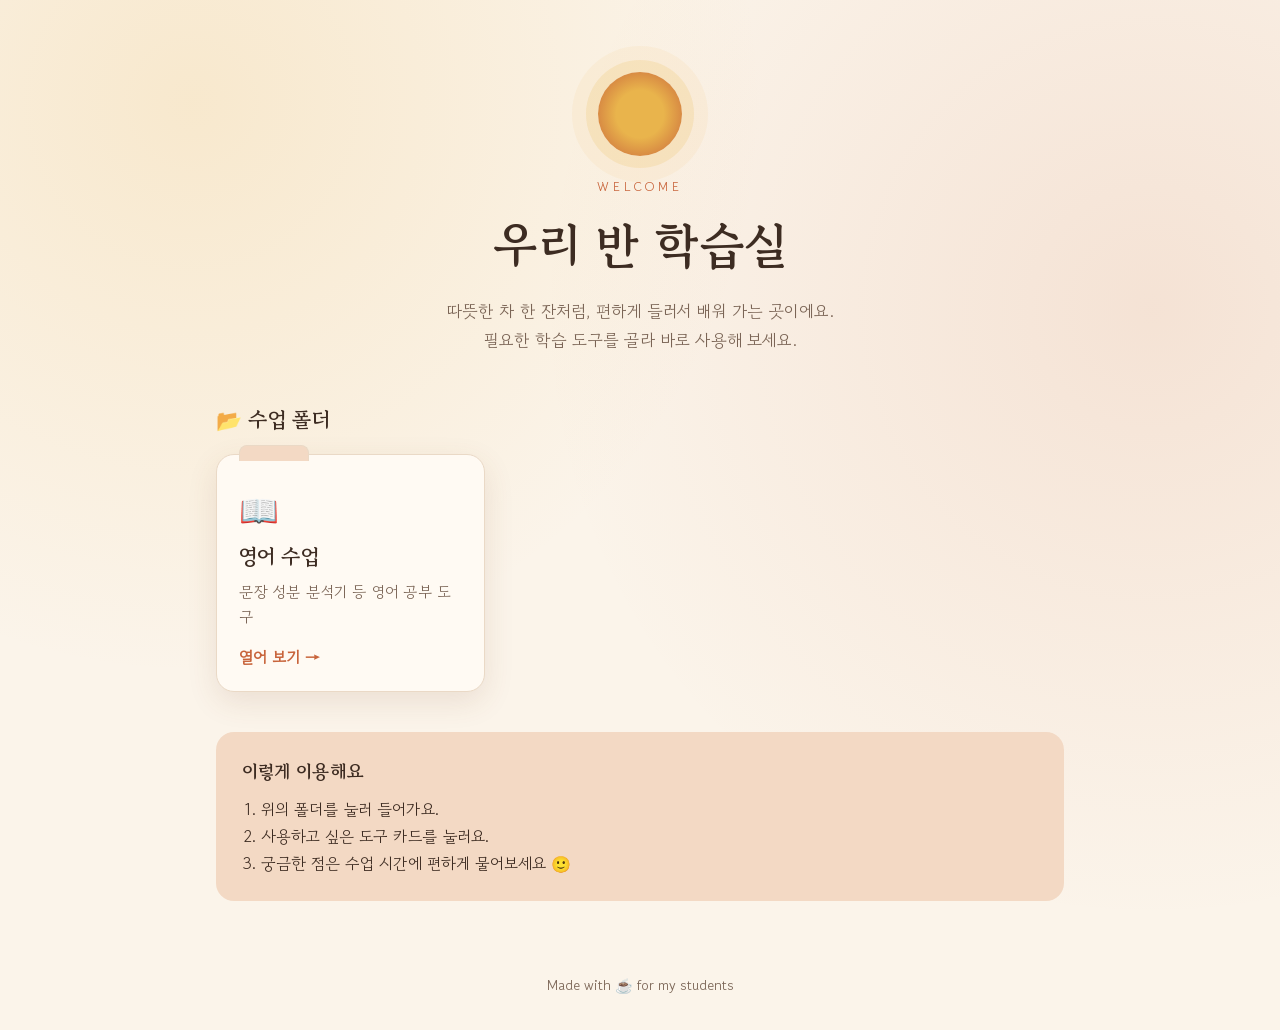
==== commit ae405060: "Add files via upload" ====
--- a/index.html
+++ b/index.html
@@ -1,838 +1,45 @@
-<!doctype html>
+<!DOCTYPE html>
 <html lang="ko">
 <head>
 <meta charset="utf-8">
-<meta name="viewport" content="width=device-width, initial-scale=1, viewport-fit=cover">
-<meta name="robots" content="noindex, nofollow">
-<meta name="referrer" content="no-referrer">
-<title>자기주도학습 체크리스트</title>
-<link rel="icon" href="data:,">
+<meta name="viewport" content="width=device-width, initial-scale=1">
+<title>우리 반 학습실</title>
+<meta name="description" content="함께 배우는 학습 도구를 모아 둔 공간">
 <link rel="preconnect" href="https://fonts.googleapis.com">
 <link rel="preconnect" href="https://fonts.gstatic.com" crossorigin>
-<link rel="stylesheet" href="https://fonts.googleapis.com/css2?family=Do+Hyeon&family=IBM+Plex+Sans+KR:wght@400;500;600&display=swap">
-<style>
-/* Layout: 한 열 노트 형태. 위에서 아래로 주간 진행 → 전체 현황 → 요일 탭 → 오늘 체크리스트 → 모르는 부분 기록.
-   과목마다 고유 색(수학 파랑, 과학 초록, 국어 분홍, 영어 황색)을 쓰고 나머지는 먹색으로 통일한다. */
-:root {
-  color-scheme: light;
-  --bg: #eef1f4;
-  --surface: #fafbfc;
-  --ink: #17212b;
-  --ink-2: #55626f;
-  --line: #d5dbe2;
-  --accent: #17212b;
-  --on-accent: #fafbfc;
-  --focus: #2a62d6;
-  --danger: #b3362b;
-  --warn-bg: #fff4d6;
-  --warn-ink: #5e4300;
-  --math: #2a62d6;
-  --sci: #17784d;
-  --ko: #c4365f;
-  --en: #8f5a05;
-  --font-display: "Do Hyeon", "Apple SD Gothic Neo", "Malgun Gothic", sans-serif;
-  --font-body: "IBM Plex Sans KR", "Apple SD Gothic Neo", "Malgun Gothic", "Noto Sans KR", sans-serif;
-}
-@media (prefers-color-scheme: dark) {
-  :root:not([data-theme="light"]) {
-    --bg: #0f141a;
-    --surface: #171e26;
-    --ink: #e7ecf1;
-    --ink-2: #9aa7b4;
-    --line: #2a343f;
-    --accent: #e7ecf1;
-    --on-accent: #0f141a;
-    --focus: #7aa5ff;
-    --danger: #ff8a7d;
-    --warn-bg: #3a2f10;
-    --warn-ink: #f6dfa0;
-    --math: #6b9bff;
-    --sci: #4cc48c;
-    --ko: #ff7c9f;
-    --en: #f0b24a;
-    color-scheme: dark;
-  }
-}
-:root[data-theme="dark"] {
-  --bg: #0f141a;
-  --surface: #171e26;
-  --ink: #e7ecf1;
-  --ink-2: #9aa7b4;
-  --line: #2a343f;
-  --accent: #e7ecf1;
-  --on-accent: #0f141a;
-  --focus: #7aa5ff;
-  --danger: #ff8a7d;
-  --warn-bg: #3a2f10;
-  --warn-ink: #f6dfa0;
-  --math: #6b9bff;
-  --sci: #4cc48c;
-  --ko: #ff7c9f;
-  --en: #f0b24a;
-  color-scheme: dark;
-}
-
-* { box-sizing: border-box; }
-html { -webkit-text-size-adjust: 100%; }
-body { margin: 0; background: var(--bg); color: var(--ink); font-family: var(--font-body); font-size: 15px; line-height: 1.55; }
-h1, h2, h3, p { margin: 0; }
-button, input, select, textarea { font: inherit; color: inherit; }
-button { cursor: pointer; }
-[hidden] { display: none !important; }
-:focus-visible { outline: 2px solid var(--focus); outline-offset: 2px; }
-
-.wrap { max-width: 760px; margin-inline: auto; padding-inline: 16px; padding-block: 20px 40px; padding-bottom: calc(40px + env(safe-area-inset-bottom, 0px)); }
-
-/* 상단 */
-.top { display: flex; flex-direction: column; gap: 12px; }
-h1 { font-family: var(--font-display); font-weight: 400; font-size: clamp(24px, 6vw, 32px); line-height: 1.2; text-wrap: balance; }
-.period { color: var(--ink-2); font-size: 13px; font-variant-numeric: tabular-nums; }
-.modenote { background: var(--warn-bg); color: var(--warn-ink); border-radius: 10px; padding: 10px 14px; font-size: 14px; }
-.weekrow { display: flex; align-items: center; gap: 8px; }
-.weekinfo { flex: 1; min-width: 0; display: flex; align-items: baseline; justify-content: space-between; gap: 12px; flex-wrap: wrap; }
-.weeklabel { font-weight: 600; font-size: 16px; font-variant-numeric: tabular-nums; }
-.weekcount { color: var(--ink-2); font-size: 14px; font-variant-numeric: tabular-nums; }
-.icon { width: 44px; height: 44px; flex: none; border: 1px solid var(--line); background: var(--surface); border-radius: 10px; font-size: 22px; line-height: 1; display: grid; place-items: center; }
-.icon:hover:not(:disabled) { border-color: var(--ink-2); }
-.icon:disabled { opacity: .35; cursor: default; }
-.track { height: 6px; background: var(--line); border-radius: 3px; overflow: hidden; }
-.fill { height: 100%; width: 0; background: var(--accent); border-radius: 3px; transition: width .25s ease; }
-.link { align-self: flex-start; background: none; border: 0; padding: 6px 0; color: var(--ink); text-decoration: underline; text-underline-offset: 3px; font-size: 14px; }
-
-/* 전체 현황 */
-.overall { margin-top: 12px; background: var(--surface); border: 1px solid var(--line); border-radius: 12px; overflow: hidden; }
-.overall > summary { min-height: 48px; display: flex; align-items: center; gap: 10px; padding-inline: 14px; font-weight: 600; cursor: pointer; list-style-position: inside; }
-.overall > summary .sum-total { margin-left: auto; color: var(--ink-2); font-weight: 400; font-size: 13px; font-variant-numeric: tabular-nums; }
-.owk { display: grid; grid-template-columns: minmax(0, 1fr) auto; align-items: center; column-gap: 12px; row-gap: 6px; width: 100%; text-align: left; border: 0; border-top: 1px solid var(--line); background: transparent; padding: 10px 14px; min-height: 56px; }
-.owk:hover { background: var(--bg); }
-.owk[aria-current="true"] { background: var(--bg); }
-.owk .ow-name { font-weight: 600; font-size: 14px; font-variant-numeric: tabular-nums; }
-.owk .ow-name small { font-weight: 400; color: var(--ink-2); margin-left: 6px; font-size: 12px; }
-.owk .ow-stat { color: var(--ink-2); font-size: 13px; font-variant-numeric: tabular-nums; text-align: right; }
-.owk .ow-bar { grid-column: 1 / -1; height: 4px; background: var(--line); border-radius: 2px; overflow: hidden; }
-.owk .ow-bar i { display: block; height: 100%; background: var(--accent); }
-
-/* 요일 탭 */
-.tabs { position: sticky; top: env(safe-area-inset-top, 0px); z-index: 5; background: var(--bg); padding-block: 12px; display: grid; grid-template-columns: repeat(7, minmax(0, 1fr)); gap: 4px; margin-top: 4px; }
-.tab { min-height: 66px; padding: 6px 2px; border: 1px solid var(--line); background: var(--surface); border-radius: 10px; display: flex; flex-direction: column; align-items: center; justify-content: center; gap: 2px; }
-.tab .dn { font-weight: 600; font-size: 15px; }
-.tab .dd { width: 24px; height: 24px; display: grid; place-items: center; border-radius: 50%; font-size: 13px; color: var(--ink-2); font-variant-numeric: tabular-nums; }
-.tab.today .dd { border: 1.5px solid currentColor; color: var(--ink); font-weight: 600; }
-.tab .dc { font-size: 11px; color: var(--ink-2); font-variant-numeric: tabular-nums; }
-.tab.complete .dc { color: var(--sci); font-weight: 600; }
-.tab[aria-current="true"] { background: var(--accent); color: var(--on-accent); border-color: var(--accent); }
-.tab[aria-current="true"] .dd, .tab[aria-current="true"] .dc, .tab[aria-current="true"].complete .dc { color: var(--on-accent); }
-.tab[aria-current="true"].today .dd { color: var(--on-accent); }
-
-/* 오늘 체크리스트 */
-.dayhead { display: flex; align-items: center; gap: 10px; flex-wrap: wrap; margin-top: 12px; }
-h2 { font-family: var(--font-display); font-weight: 400; font-size: 22px; line-height: 1.3; }
-.badge { background: var(--accent); color: var(--on-accent); border-radius: 999px; padding: 1px 10px; font-size: 12px; font-weight: 600; }
-.daycount { margin-left: auto; font-family: var(--font-display); font-size: 22px; font-variant-numeric: tabular-nums; }
-.alldone { color: var(--sci); font-weight: 600; margin-top: 6px; }
-.group { margin-top: 18px; }
-.grouphead { display: flex; align-items: center; gap: 8px; font-weight: 600; color: var(--c); font-size: 14px; }
-.grouphead .dot { width: 10px; height: 10px; border-radius: 50%; background: var(--c); }
-.grouphead .gc { margin-left: auto; color: var(--ink-2); font-weight: 400; font-variant-numeric: tabular-nums; }
-.items { list-style: none; margin: 6px 0 0; padding: 0; background: var(--surface); border: 1px solid var(--line); border-radius: 12px; }
-.item { display: flex; flex-wrap: wrap; align-items: center; column-gap: 8px; padding-inline: 14px 10px; }
-.item + .item { border-top: 1px solid var(--line); }
-.check { flex: 1 1 200px; min-width: 0; display: flex; align-items: center; gap: 12px; padding-block: 12px; min-height: 56px; cursor: pointer; }
-.check input { position: absolute; opacity: 0; width: 1px; height: 1px; }
-.box { flex: none; width: 26px; height: 26px; border: 2px solid var(--c); border-radius: 7px; position: relative; background: transparent; }
-.check input:checked + .box { background: var(--c); }
-.check input:checked + .box::after { content: ""; position: absolute; left: 7px; top: 2px; width: 7px; height: 13px; border: solid var(--on-accent); border-width: 0 2.5px 2.5px 0; transform: rotate(45deg); }
-.check input:focus-visible + .box { outline: 2px solid var(--focus); outline-offset: 2px; }
-.itext { min-width: 0; display: flex; flex-direction: column; }
-.ititle { font-weight: 500; overflow-wrap: anywhere; }
-.ihint { color: var(--ink-2); font-size: 13px; }
-.item.done .ititle { text-decoration: line-through; color: var(--ink-2); }
-.iact { margin-left: auto; display: flex; align-items: center; gap: 8px; flex-wrap: wrap; padding-bottom: 8px; }
-.skip { display: inline-flex; align-items: center; gap: 6px; min-height: 40px; padding: 0 12px 0 10px; border: 1px solid var(--line); border-radius: 999px; font-size: 13px; color: var(--ink-2); cursor: pointer; }
-.skip input { width: 18px; height: 18px; margin: 0; accent-color: var(--ink-2); }
-.item.skipped .skip { background: var(--ink-2); border-color: var(--ink-2); color: var(--bg); font-weight: 600; }
-.item.skipped .skip input { accent-color: var(--bg); }
-.item.skipped .ititle { color: var(--ink-2); }
-.ask { flex: none; border: 1px solid var(--line); background: transparent; border-radius: 999px; padding: 6px 12px; min-height: 36px; font-size: 13px; color: var(--ink-2); }
-.ask:hover { color: var(--ink); border-color: var(--ink-2); }
-.s-math { --c: var(--math); }
-.s-sci { --c: var(--sci); }
-.s-ko { --c: var(--ko); }
-.s-en { --c: var(--en); }
-
-/* 기록 */
-.log { margin-top: 36px; padding-top: 24px; border-top: 1px solid var(--line); }
-.lede { color: var(--ink-2); margin-top: 4px; }
-form { margin-top: 16px; display: flex; flex-direction: column; gap: 14px; background: var(--surface); border: 1px solid var(--line); border-radius: 12px; padding: 16px; }
-.two { display: grid; grid-template-columns: repeat(auto-fit, minmax(150px, 1fr)); gap: 12px; }
-.field { display: flex; flex-direction: column; gap: 6px; min-width: 0; }
-.field > span, legend { font-size: 13px; font-weight: 600; color: var(--ink-2); }
-fieldset { border: 0; padding: 0; margin: 0; min-width: 0; }
-legend { padding: 0; margin-bottom: 6px; }
-select, input[type="text"], textarea { width: 100%; min-height: 44px; padding: 10px 12px; font-size: 16px; background: var(--bg); border: 1px solid var(--line); border-radius: 8px; }
-textarea { resize: vertical; }
-.chips { display: flex; flex-wrap: wrap; gap: 8px; }
-.chip { min-height: 40px; padding: 6px 14px; border-radius: 999px; border: 1px solid var(--line); background: var(--bg); font-size: 14px; }
-.chip[aria-pressed="true"] { background: var(--accent); color: var(--on-accent); border-color: var(--accent); font-weight: 600; }
-.formfoot { display: flex; align-items: center; gap: 12px; flex-wrap: wrap; }
-.primary { min-height: 46px; padding: 10px 22px; border: 0; border-radius: 10px; background: var(--accent); color: var(--on-accent); font-weight: 600; }
-.hint { color: var(--ink-2); font-size: 13px; }
-.msg { color: var(--danger); font-size: 13px; }
-
-.logbar { margin-top: 24px; display: flex; align-items: center; justify-content: space-between; gap: 12px; flex-wrap: wrap; }
-.seg { display: inline-flex; border: 1px solid var(--line); border-radius: 10px; overflow: hidden; background: var(--surface); }
-.seg button { border: 0; background: transparent; padding: 8px 14px; min-height: 40px; font-size: 14px; }
-.seg button[aria-pressed="true"] { background: var(--accent); color: var(--on-accent); font-weight: 600; }
-.notes { list-style: none; margin: 12px 0 0; padding: 0; display: flex; flex-direction: column; gap: 10px; }
-.empty { color: var(--ink-2); padding: 18px 4px; }
-.note { background: var(--surface); border: 1px solid var(--line); border-radius: 12px; padding: 14px 16px; display: flex; flex-direction: column; gap: 8px; min-width: 0; }
-.nhead { display: flex; align-items: center; gap: 8px; flex-wrap: wrap; font-size: 13px; }
-.ntag { color: var(--c); font-weight: 600; }
-.nwhen { color: var(--ink-2); }
-.nsrc { margin-left: auto; display: flex; gap: 6px; flex-wrap: wrap; }
-.nsrc span { border: 1px solid var(--line); border-radius: 999px; padding: 0 9px; font-size: 12px; }
-.nq { font-weight: 500; white-space: pre-wrap; overflow-wrap: anywhere; }
-.nmeta { color: var(--ink-2); font-size: 14px; white-space: pre-wrap; overflow-wrap: anywhere; }
-.nmeta b { font-weight: 600; color: var(--ink); }
-.nact { display: flex; align-items: center; justify-content: space-between; gap: 12px; flex-wrap: wrap; margin-top: 2px; }
-.solved { display: inline-flex; align-items: center; gap: 8px; min-height: 40px; cursor: pointer; font-size: 14px; }
-.solved input { width: 20px; height: 20px; accent-color: var(--sci); }
-.del { border: 0; background: none; color: var(--ink-2); font-size: 13px; min-height: 40px; padding: 0 4px; text-decoration: underline; text-underline-offset: 3px; }
-.del.armed { color: var(--danger); font-weight: 600; }
-.note.isdone .nq { color: var(--ink-2); }
-
-/* 주소 키가 없을 때 */
-.gate { margin-top: 24px; background: var(--surface); border: 1px solid var(--line); border-radius: 12px; padding: 20px 18px; display: flex; flex-direction: column; gap: 8px; }
-.gate p { color: var(--ink-2); }
-
-footer { margin-top: 28px; color: var(--ink-2); font-size: 13px; }
-footer .err { color: var(--danger); }
-
-@media (min-width: 560px) {
-  .wrap { padding-block: 32px 56px; }
-  .tab { min-height: 72px; }
-}
-@media (prefers-reduced-motion: reduce) {
-  .fill { transition: none; }
-}
-</style>
+<link href="https://fonts.googleapis.com/css2?family=Gowun+Batang:wght@400;700&family=Gowun+Dodum&display=swap" rel="stylesheet">
+<link rel="stylesheet" href="style.css">
 </head>
 <body>
-
-<div class="wrap">
-  <header class="top">
-    <h1>자기주도학습 체크리스트</h1>
-    <p class="period" id="period"></p>
-    <p class="modenote" id="modeNote" hidden></p>
+  <header class="hero">
+    <div class="sun" aria-hidden="true"></div>
+    <p class="eyebrow">Welcome</p>
+    <h1>우리 반 학습실</h1>
+    <p class="lead">따뜻한 차 한 잔처럼, 편하게 들러서 배워 가는 곳이에요.<br>필요한 학습 도구를 골라 바로 사용해 보세요.</p>
   </header>
 
-  <section id="gate" class="gate" hidden>
-    <h2>주소를 다시 확인해 주세요</h2>
-    <p>이 페이지는 부모님께 받은 전체 주소로만 열려요. 주소 끝의 # 뒤 글자까지 함께 열어 주세요.</p>
-  </section>
+  <main class="wrap">
+    <h2 class="section-title">📂 수업 폴더</h2>
+    <div class="grid">
+      <a class="folder" href="영어 수업/">
+        <span class="tab" aria-hidden="true"></span>
+        <span class="icon" aria-hidden="true">📖</span>
+        <span class="name">영어 수업</span>
+        <span class="desc">문장 성분 분석기 등 영어 공부 도구</span>
+        <span class="go">열어 보기 →</span>
+      </a>
+    </div>
 
-  <div id="app">
-    <div class="weekrow" style="margin-top:12px">
-      <button id="prevWeek" class="icon" type="button" aria-label="이전 주">‹</button>
-      <div class="weekinfo">
-        <span id="weekLabel" class="weeklabel"></span>
-        <span id="weekCount" class="weekcount"></span>
-      </div>
-      <button id="nextWeek" class="icon" type="button" aria-label="다음 주">›</button>
-    </div>
-    <div class="track" id="weekTrack" role="progressbar" aria-label="이번 주 진행률" aria-valuemin="0" aria-valuemax="100" aria-valuenow="0" style="margin-top:12px"><div id="weekFill" class="fill"></div></div>
-    <button id="thisWeek" class="link" type="button" hidden>이번 주로 돌아가기</button>
+    <section class="note">
+      <h2>이렇게 이용해요</h2>
+      <ol>
+        <li>위의 폴더를 눌러 들어가요.</li>
+        <li>사용하고 싶은 도구 카드를 눌러요.</li>
+        <li>궁금한 점은 수업 시간에 편하게 물어보세요 🙂</li>
+      </ol>
+    </section>
+  </main>
 
-    <details class="overall" id="overall">
-      <summary><span>전체 현황</span><span class="sum-total" id="sumTotal"></span></summary>
-      <div id="overallList"></div>
-    </details>
-
-    <nav id="tabs" class="tabs" aria-label="요일 선택"></nav>
-
-    <main>
-      <section aria-labelledby="dayTitle">
-        <div class="dayhead">
-          <h2 id="dayTitle"></h2>
-          <span id="todayBadge" class="badge" hidden>오늘</span>
-          <span id="dayCount" class="daycount"></span>
-        </div>
-        <p id="allDone" class="alldone" hidden></p>
-        <div id="groups"></div>
-      </section>
-
-      <section id="log" class="log" aria-labelledby="logTitle">
-        <h2 id="logTitle">모르는 부분 기록</h2>
-        <p class="lede">공부하다 막힌 곳을 어디에서 찾아봤는지 적어 두세요.</p>
-
-        <form id="noteForm" novalidate>
-          <div class="two">
-            <label class="field"><span>과목</span><select id="nSubject"></select></label>
-            <label class="field"><span>파트</span><select id="nPart"></select></label>
-          </div>
-          <fieldset>
-            <legend>찾아본 곳 (여러 개 선택 가능)</legend>
-            <div id="nSources" class="chips"></div>
-          </fieldset>
-          <label class="field"><span>모르는 내용</span><textarea id="nQuestion" rows="3" placeholder="어떤 부분이 이해되지 않았나요?"></textarea></label>
-          <label class="field"><span>강의 제목 · 검색어</span><input id="nQuery" type="text" autocomplete="off" placeholder="유튜브 채널과 강의 제목, EBS 강의명, AI에 물어본 질문"></label>
-          <label class="field"><span>알게 된 내용</span><textarea id="nAnswer" rows="2" placeholder="찾아보고 이해한 점 (아직이면 비워 두세요)"></textarea></label>
-          <div class="formfoot">
-            <button class="primary" type="submit">기록 추가</button>
-            <span id="nDayHint" class="hint"></span>
-            <span id="nMsg" class="msg" role="alert"></span>
-          </div>
-        </form>
-
-        <div class="logbar">
-          <div class="seg" role="group" aria-label="기록 보기 범위">
-            <button id="fDay" type="button" aria-pressed="true"></button>
-            <button id="fWeek" type="button" aria-pressed="false"></button>
-          </div>
-        </div>
-        <ul id="notes" class="notes"></ul>
-      </section>
-    </main>
-  </div>
-
-  <footer><span id="saveStatus" aria-live="polite"></span></footer>
-</div>
-
-<noscript><p style="padding:16px">이 페이지는 JavaScript가 켜져 있어야 동작해요.</p></noscript>
-
-<script type="module">
-import { firebaseConfig } from './firebase-config.js';
-
-document.documentElement.lang = 'ko';
-
-/* ---------- 학습 계획 ---------- */
-const DAYS = ['월', '화', '수', '목', '금', '토', '일'];
-const SUBJ = { math: '수학', sci: '과학', ko: '국어', en: '영어' };
-const ORDER = ['math', 'sci', 'ko', 'en'];
-const PARTS = {
-  math: ['학원 수업', '기타'],
-  sci: ['학원 수업', '기타'],
-  ko: ['어휘', '문법', '문학', '비문학', '기타'],
-  en: ['단어', '문법·구문·독해', '기타']
-};
-const SOURCES = ['유튜브 강의', 'EBS 강의', 'AI 검색', '기타'];
-const ITEMS = {
-  math: { s: 'math', part: '학원 수업', title: '수학 학원 출석', hint: '학원에 다녀왔으면 체크' },
-  sci: { s: 'sci', part: '학원 수업', title: '과학 학원 출석', hint: '학원에 다녀왔으면 체크' },
-  kov: { s: 'ko', part: '어휘', title: '국어 어휘', hint: '매일' },
-  kog: { s: 'ko', part: '문법', title: '국어 문법', hint: '금요일' },
-  kol: { s: 'ko', part: '문학', title: '국어 문학', hint: '금요일' },
-  kon: { s: 'ko', part: '비문학', title: '국어 비문학', hint: '일요일' },
-  env: { s: 'en', part: '단어', title: '영어 단어', hint: '매일' },
-  eng: { s: 'en', part: '문법·구문·독해', title: '영어 문법 · 구문 · 독해', hint: '일요일' }
-};
-const SCHEDULE = [
-  ['math', 'kov', 'env'],          // 월
-  ['sci', 'kov', 'env'],           // 화
-  ['math', 'kov', 'env'],          // 수
-  ['math', 'kov', 'env'],          // 목
-  ['kov', 'kog', 'kol', 'env'],    // 금
-  ['math', 'kov', 'env'],          // 토
-  ['kov', 'kon', 'env', 'eng']     // 일
-];
-const WEEK_TOTAL = SCHEDULE.reduce((a, d) => a + d.length, 0);
-
-/* ---------- 기간: 2026-11-23(월) ~ 2027-02-28(일), 14주 ---------- */
-const START = new Date(2026, 10, 23);
-const WEEKS = 14;
-
-/* ---------- 날짜 ---------- */
-const pad = (n) => String(n).padStart(2, '0');
-const keyOf = (d) => d.getFullYear() + '-' + pad(d.getMonth() + 1) + '-' + pad(d.getDate());
-const addDays = (d, n) => { const x = new Date(d.getFullYear(), d.getMonth(), d.getDate()); x.setDate(x.getDate() + n); return x; };
-const md = (d) => (d.getMonth() + 1) + '월 ' + d.getDate() + '일';
-const ymd = (d) => d.getFullYear() + '.' + (d.getMonth() + 1) + '.' + d.getDate();
-const weekStartOf = (i) => addDays(START, i * 7);
-const dayOnly = (d) => new Date(d.getFullYear(), d.getMonth(), d.getDate());
-
-const today = dayOnly(new Date());
-const daysSinceStart = Math.floor((today - START) / 86400000);
-const todayWeek = Math.floor(daysSinceStart / 7);            // 범위 밖이면 음수 또는 WEEKS 이상
-const todayInRange = todayWeek >= 0 && todayWeek < WEEKS;
-const todayIdx = ((today.getDay() + 6) % 7);
-const startWeek = Math.min(Math.max(todayWeek, 0), WEEKS - 1);
-
-/* ---------- 데이터 ---------- */
-const DEL = Symbol('del');
-const emptyData = () => ({ checks: {}, skips: {}, notes: {}, updatedAt: 0 });
-function normalize(o) {
-  o = o || {};
-  const obj = (v) => (v && typeof v === 'object' && !Array.isArray(v)) ? v : {};
-  return { checks: obj(o.checks), skips: obj(o.skips), notes: obj(o.notes), updatedAt: Number(o.updatedAt) || 0 };
-}
-function applyPatch(d, p) {
-  for (const sec of ['checks', 'skips', 'notes']) {
-    const part = p[sec];
-    if (!part) continue;
-    for (const k of Object.keys(part)) {
-      const v = part[k];
-      if (v === DEL) delete d[sec][k];
-      else if (sec === 'notes') d.notes[k] = Object.assign({}, d.notes[k] || {}, v);
-      else d[sec][k] = v;
-    }
-  }
-}
-
-const state = { week: startWeek, day: (todayInRange && todayWeek === startWeek) ? todayIdx : 0, filter: 'day', sources: {} };
-let allWeeks = {};          // 'YYYY-MM-DD' -> data
-let backend = null;         // { mode, start(onData), write(weekKey, patch) }
-
-const wkey = () => keyOf(weekStartOf(state.week));
-const cur = () => allWeeks[wkey()] || emptyData();
-const isTodayWeek = () => todayInRange && state.week === todayWeek;
-
-/* ---------- 주소의 비밀 키 ---------- */
-function readKey() {
-  const re = /^[A-Za-z0-9_-]{20,}$/;
-  const m = /(?:^#|&)k=([A-Za-z0-9_-]{20,})/.exec(location.hash);
-  let key = m ? m[1] : null;
-  if (key) {
-    try {
-      localStorage.setItem('sdl2:key', key);
-      if (localStorage.getItem('sdl2:key') === key) history.replaceState(null, '', location.pathname + location.search);
-    } catch (e) {}
-    return key;
-  }
-  try { key = localStorage.getItem('sdl2:key'); } catch (e) { key = null; }
-  return (key && re.test(key)) ? key : null;
-}
-
-/* ---------- 저장소: 로컬(설정 전) ---------- */
-function makeLocalBackend() {
-  const prefix = 'sdl2:w:';
-  return {
-    mode: 'local',
-    start(onData) {
-      const all = {};
-      try {
-        for (let i = 0; i < localStorage.length; i++) {
-          const k = localStorage.key(i);
-          if (k && k.indexOf(prefix) === 0) all[k.slice(prefix.length)] = normalize(JSON.parse(localStorage.getItem(k)));
-        }
-      } catch (e) {}
-      onData(all, { pending: false, local: true });
-    },
-    write(weekKey) {
-      let ok = true;
-      try { localStorage.setItem(prefix + weekKey, JSON.stringify(allWeeks[weekKey])); } catch (e) { ok = false; }
-      setStatus(ok ? 'local' : 'localfail');
-    }
-  };
-}
-
-/* ---------- 저장소: Firebase(Firestore) ---------- */
-async function makeCloudBackend(key) {
-  const BASE = 'https://www.gstatic.com/firebasejs/10.14.1/';
-  const [appMod, fs] = await Promise.all([import(BASE + 'firebase-app.js'), import(BASE + 'firebase-firestore.js')]);
-  const app = appMod.initializeApp(firebaseConfig);
-  let db;
-  try {
-    db = fs.initializeFirestore(app, { localCache: fs.persistentLocalCache({ tabManager: fs.persistentMultipleTabManager() }) });
-  } catch (e) {
-    db = fs.getFirestore(app);
-  }
-  const col = fs.collection(db, 'checklists', key, 'weeks');
-  const toCloud = (patch) => {
-    const out = { updatedAt: Date.now() };
-    for (const sec of ['checks', 'skips', 'notes']) {
-      if (!patch[sec]) continue;
-      out[sec] = {};
-      for (const k of Object.keys(patch[sec])) {
-        const v = patch[sec][k];
-        if (v === DEL) out[sec][k] = fs.deleteField();
-        else out[sec][k] = v;
-      }
-    }
-    return out;
-  };
-  return {
-    mode: 'cloud',
-    start(onData, onError) {
-      fs.onSnapshot(col, (snap) => {
-        const all = {};
-        snap.docs.forEach((d) => { all[d.id] = normalize(d.data()); });
-        onData(all, { pending: snap.metadata.hasPendingWrites, fromCache: snap.metadata.fromCache });
-      }, (err) => onError(err));
-    },
-    write(weekKey, patch) {
-      setStatus('saving');
-      fs.setDoc(fs.doc(col, weekKey), toCloud(patch), { merge: true }).catch((err) => {
-        setStatus('error', err && err.code ? err.code : String(err));
-      });
-    }
-  };
-}
-
-/* ---------- 상태 표시 ---------- */
-function setStatus(kind, detail) {
-  const el = document.getElementById('saveStatus');
-  el.className = '';
-  const map = {
-    cloud: '저장됨 · 부모님 화면에도 바로 반영돼요',
-    saving: '저장 중…',
-    offline: '인터넷이 끊겼어요. 연결되면 자동으로 저장돼요',
-    local: '저장됨 · 이 기기에만 보관돼요 (Firebase 설정 전)',
-    localfail: '저장할 수 없어요. 시크릿 모드이거나 브라우저가 저장을 막고 있어요.'
-  };
-  if (kind === 'error') {
-    el.className = 'err';
-    el.textContent = '저장하지 못했어요 (' + (detail || '알 수 없는 오류') + '). 보안 규칙과 설정을 확인해 주세요.';
-    return;
-  }
-  el.textContent = map[kind] || '';
-}
-
-/* ---------- 변경 적용 ---------- */
-function commit(patch) {
-  const k = wkey();
-  if (!allWeeks[k]) allWeeks[k] = emptyData();
-  applyPatch(allWeeks[k], patch);
-  allWeeks[k].updatedAt = Date.now();
-  backend.write(k, patch);
-}
-
-/* ---------- DOM 도우미 ---------- */
-function h(tag, props) {
-  const e = document.createElement(tag);
-  props = props || {};
-  for (const k in props) {
-    const v = props[k];
-    if (k === 'class') e.className = v;
-    else if (k === 'checked') e.checked = !!v;
-    else if (k.indexOf('on') === 0) e.addEventListener(k.slice(2), v);
-    else if (v === true) e.setAttribute(k, '');
-    else if (v !== false && v != null) e.setAttribute(k, v);
-  }
-  for (let i = 2; i < arguments.length; i++) {
-    const kids = [].concat(arguments[i]);
-    for (const c of kids) {
-      if (c == null || c === false) continue;
-      e.append(c.nodeType ? c : document.createTextNode(c));
-    }
-  }
-  return e;
-}
-const $ = (id) => document.getElementById(id);
-
-const countDay = (d, i, sec) => SCHEDULE[i].filter((id) => d[sec][i + '_' + id]).length;
-const countWeek = (d, sec) => { let n = 0; for (let i = 0; i < 7; i++) n += countDay(d, i, sec); return n; };
-
-/* ---------- 렌더 ---------- */
-function renderWeek() {
-  const start = weekStartOf(state.week);
-  $('weekLabel').textContent = (state.week + 1) + '주차 · ' + md(start) + ' – ' + md(addDays(start, 6));
-  const d = cur();
-  const done = countWeek(d, 'checks'), sk = countWeek(d, 'skips');
-  const pct = Math.round(done / WEEK_TOTAL * 100);
-  $('weekCount').textContent = '완료 ' + done + ' / ' + WEEK_TOTAL + (sk ? ' · 안 함 ' + sk : '');
-  $('weekFill').style.width = pct + '%';
-  $('weekTrack').setAttribute('aria-valuenow', String(pct));
-  $('prevWeek').disabled = state.week <= 0;
-  $('nextWeek').disabled = state.week >= WEEKS - 1;
-  $('thisWeek').hidden = state.week === startWeek;
-}
-
-function renderOverall() {
-  const box = $('overallList');
-  box.textContent = '';
-  let tDone = 0, tSkip = 0, tNotes = 0, tTotal = 0;
-  for (let i = 0; i < WEEKS; i++) {
-    const start = weekStartOf(i), end = addDays(start, 6);
-    const d = allWeeks[keyOf(start)] || emptyData();
-    const done = countWeek(d, 'checks'), sk = countWeek(d, 'skips'), nn = Object.keys(d.notes).length;
-    tDone += done; tSkip += sk; tNotes += nn; tTotal += WEEK_TOTAL;
-    const past = end < today;
-    const miss = past ? Math.max(WEEK_TOTAL - done - sk, 0) : 0;
-    const stat = '완료 ' + done + '/' + WEEK_TOTAL + (sk ? ' · 안 함 ' + sk : '') + (miss ? ' · 미체크 ' + miss : '') + (nn ? ' · 기록 ' + nn : '');
-    box.append(h('button', {
-      type: 'button', class: 'owk', 'aria-current': i === state.week ? 'true' : 'false',
-      'aria-label': (i + 1) + '주차 ' + md(start) + '부터 ' + md(end) + ', ' + stat,
-      onclick: () => { state.week = i; state.day = (todayInRange && i === todayWeek) ? todayIdx : 0; $('overall').open = false; renderAll(); window.scrollTo(0, 0); }
-    },
-      h('span', { class: 'ow-name' }, (i + 1) + '주차', h('small', null, md(start) + ' – ' + md(end))),
-      h('span', { class: 'ow-stat' }, stat),
-      h('span', { class: 'ow-bar', 'aria-hidden': 'true' }, h('i', { style: 'width:' + Math.round(done / WEEK_TOTAL * 100) + '%' }))
-    ));
-  }
-  $('sumTotal').textContent = '완료 ' + tDone + '/' + tTotal + (tSkip ? ' · 안 함 ' + tSkip : '') + (tNotes ? ' · 기록 ' + tNotes : '');
-}
-
-function renderTabs() {
-  const nav = $('tabs');
-  nav.textContent = '';
-  const d = cur(), start = weekStartOf(state.week);
-  for (let i = 0; i < 7; i++) {
-    const date = addDays(start, i);
-    const done = countDay(d, i, 'checks'), total = SCHEDULE[i].length, sk = countDay(d, i, 'skips');
-    const isToday = isTodayWeek() && i === todayIdx;
-    const cls = 'tab' + (isToday ? ' today' : '') + (done === total ? ' complete' : '');
-    nav.append(h('button', {
-      type: 'button', class: cls,
-      'aria-current': i === state.day ? 'true' : 'false',
-      'aria-label': DAYS[i] + '요일 ' + md(date) + ', ' + done + '/' + total + ' 완료' + (sk ? ', 안 함 ' + sk : '') + (isToday ? ', 오늘' : ''),
-      onclick: () => { state.day = i; renderAll(); }
-    },
-      h('span', { class: 'dn' }, DAYS[i]),
-      h('span', { class: 'dd' }, String(date.getDate())),
-      h('span', { class: 'dc' }, done + '/' + total + (sk ? ' ·안' + sk : ''))
-    ));
-  }
-}
-
-function renderDay(focusKey, focusSkipKey) {
-  const i = state.day, date = addDays(weekStartOf(state.week), i), d = cur();
-  $('dayTitle').textContent = DAYS[i] + '요일 · ' + md(date);
-  $('todayBadge').hidden = !(isTodayWeek() && i === todayIdx);
-  const done = countDay(d, i, 'checks'), total = SCHEDULE[i].length, skn = countDay(d, i, 'skips');
-  $('dayCount').textContent = done + ' / ' + total;
-  const al = $('allDone');
-  al.hidden = (done + skn) !== total;
-  al.textContent = skn ? ('이 날 항목을 모두 기록했어요. (안 함 ' + skn + '개)') : '이 날 할 일을 모두 마쳤어요.';
-
-  const wrap = $('groups');
-  wrap.textContent = '';
-  ORDER.forEach((s) => {
-    const ids = SCHEDULE[i].filter((id) => ITEMS[id].s === s);
-    if (!ids.length) return;
-    const gd = ids.filter((id) => d.checks[i + '_' + id]).length;
-    const ul = h('ul', { class: 'items' });
-    ids.forEach((id) => {
-      const it = ITEMS[id], k = i + '_' + id, on = !!d.checks[k], off = !!d.skips[k];
-      const input = h('input', {
-        type: 'checkbox', checked: on, 'data-k': k,
-        onchange: (e) => {
-          if (e.target.checked) commit({ checks: { [k]: true }, skips: { [k]: DEL } });
-          else commit({ checks: { [k]: DEL } });
-          renderWeek(); renderOverall(); renderTabs(); renderDay(k);
-        }
-      });
-      const skipInput = h('input', {
-        type: 'checkbox', checked: off, 'data-sk': k, 'aria-label': it.title + ' 안 함',
-        onchange: (e) => {
-          if (e.target.checked) commit({ skips: { [k]: true }, checks: { [k]: DEL } });
-          else commit({ skips: { [k]: DEL } });
-          renderWeek(); renderOverall(); renderTabs(); renderDay(null, k);
-        }
-      });
-      ul.append(h('li', { class: 'item s-' + s + (on ? ' done' : '') + (off ? ' skipped' : '') },
-        h('label', { class: 'check' },
-          input, h('span', { class: 'box', 'aria-hidden': 'true' }),
-          h('span', { class: 'itext' },
-            h('span', { class: 'ititle' }, it.title),
-            h('span', { class: 'ihint' }, it.hint))
-        ),
-        h('div', { class: 'iact' },
-          h('label', { class: 'skip' }, skipInput, '안 함'),
-          h('button', {
-            type: 'button', class: 'ask', 'aria-label': it.title + ' 중 모르는 부분 적기',
-            onclick: () => prefill(it.s, it.part)
-          }, '모르는 부분 적기'))
-      ));
-    });
-    wrap.append(h('div', { class: 'group s-' + s },
-      h('div', { class: 'grouphead' },
-        h('span', { class: 'dot', 'aria-hidden': 'true' }),
-        h('span', null, SUBJ[s]),
-        h('span', { class: 'gc' }, gd + '/' + ids.length)),
-      ul));
-  });
-  const fe = focusKey ? wrap.querySelector('input[data-k="' + focusKey + '"]')
-    : focusSkipKey ? wrap.querySelector('input[data-sk="' + focusSkipKey + '"]') : null;
-  if (fe) fe.focus({ preventScroll: true });
-}
-
-function renderFormMeta() {
-  $('nDayHint').textContent = DAYS[state.day] + '요일 기록으로 저장돼요';
-  const all = Object.keys(cur().notes);
-  const dayN = all.filter((id) => cur().notes[id].day === state.day).length;
-  $('fDay').textContent = DAYS[state.day] + '요일 기록 (' + dayN + ')';
-  $('fWeek').textContent = (state.week + 1) + '주차 전체 (' + all.length + ')';
-  $('fDay').setAttribute('aria-pressed', String(state.filter === 'day'));
-  $('fWeek').setAttribute('aria-pressed', String(state.filter === 'week'));
-}
-
-function renderNotes() {
-  const ul = $('notes');
-  ul.textContent = '';
-  const notes = cur().notes;
-  const list = Object.keys(notes).map((id) => Object.assign({ id }, notes[id]))
-    .filter((n) => state.filter === 'week' || n.day === state.day);
-  list.sort((a, b) => (b.ts || 0) - (a.ts || 0));
-  if (!list.length) {
-    ul.append(h('li', { class: 'empty' }, state.filter === 'week'
-      ? '이 주에는 아직 적은 기록이 없어요.'
-      : DAYS[state.day] + '요일에는 아직 적은 기록이 없어요. 공부하다 막히면 위 양식에 적어 보세요.'));
-    return;
-  }
-  list.forEach((n) => {
-    const date = addDays(weekStartOf(state.week), n.day);
-    const srcs = (n.sources || []).map((s) => h('span', null, s));
-    let armed = false, timer = null;
-    const del = h('button', {
-      type: 'button', class: 'del',
-      onclick: () => {
-        if (!armed) {
-          armed = true; del.classList.add('armed'); del.textContent = '한 번 더 누르면 삭제';
-          timer = setTimeout(() => { armed = false; del.classList.remove('armed'); del.textContent = '삭제'; }, 3000);
-          return;
-        }
-        clearTimeout(timer);
-        commit({ notes: { [n.id]: DEL } });
-        renderOverall(); renderFormMeta(); renderNotes();
-      }
-    }, '삭제');
-    ul.append(h('li', { class: 'note s-' + n.subject + (n.solved ? ' isdone' : '') },
-      h('div', { class: 'nhead' },
-        h('span', { class: 'ntag' }, (SUBJ[n.subject] || '') + ' · ' + (n.part || '')),
-        h('span', { class: 'nwhen' }, DAYS[n.day] + '요일 ' + md(date)),
-        srcs.length ? h('span', { class: 'nsrc' }, srcs) : null),
-      h('p', { class: 'nq' }, n.question || ''),
-      n.query ? h('p', { class: 'nmeta' }, h('b', null, '찾아본 것 '), n.query) : null,
-      n.answer ? h('p', { class: 'nmeta' }, h('b', null, '알게 된 내용 '), n.answer) : null,
-      h('div', { class: 'nact' },
-        h('label', { class: 'solved' },
-          h('input', {
-            type: 'checkbox', checked: !!n.solved,
-            onchange: (e) => { commit({ notes: { [n.id]: { solved: e.target.checked } } }); renderNotes(); }
-          }),
-          '이해했어요'),
-        del)
-    ));
-  });
-}
-
-function renderAll() {
-  renderWeek(); renderOverall(); renderTabs(); renderDay(); renderFormMeta(); renderNotes();
-}
-
-/* ---------- 기록 양식 ---------- */
-function fillParts(subject, part) {
-  const sel = $('nPart');
-  sel.textContent = '';
-  PARTS[subject].forEach((p) => sel.append(h('option', { value: p }, p)));
-  if (part && PARTS[subject].indexOf(part) >= 0) sel.value = part;
-}
-function renderSources() {
-  const box = $('nSources');
-  box.textContent = '';
-  SOURCES.forEach((s) => {
-    box.append(h('button', {
-      type: 'button', class: 'chip', 'aria-pressed': state.sources[s] ? 'true' : 'false',
-      onclick: (e) => {
-        state.sources[s] = !state.sources[s];
-        e.currentTarget.setAttribute('aria-pressed', String(!!state.sources[s]));
-      }
-    }, s));
-  });
-}
-function prefill(subject, part) {
-  $('nSubject').value = subject;
-  fillParts(subject, part);
-  const reduce = window.matchMedia && window.matchMedia('(prefers-reduced-motion: reduce)').matches;
-  try { $('noteForm').scrollIntoView({ behavior: reduce ? 'auto' : 'smooth', block: 'start' }); } catch (e) {}
-  $('nQuestion').focus({ preventScroll: true });
-}
-
-function initForm() {
-  const sel = $('nSubject');
-  ORDER.forEach((s) => sel.append(h('option', { value: s }, SUBJ[s])));
-  fillParts(ORDER[0]);
-  sel.addEventListener('change', () => fillParts(sel.value));
-  renderSources();
-  $('noteForm').addEventListener('submit', (e) => {
-    e.preventDefault();
-    const q = $('nQuestion').value.trim();
-    if (!q) { $('nMsg').textContent = '모르는 내용을 적어 주세요.'; $('nQuestion').focus(); return; }
-    $('nMsg').textContent = '';
-    const id = Date.now().toString(36) + Math.random().toString(36).slice(2, 6);
-    commit({ notes: { [id]: {
-      day: state.day,
-      subject: $('nSubject').value,
-      part: $('nPart').value,
-      sources: SOURCES.filter((s) => state.sources[s]),
-      question: q,
-      query: $('nQuery').value.trim(),
-      answer: $('nAnswer').value.trim(),
-      solved: false,
-      ts: Date.now()
-    } } });
-    $('nQuestion').value = ''; $('nQuery').value = ''; $('nAnswer').value = '';
-    state.sources = {}; renderSources();
-    state.filter = 'day';
-    renderOverall(); renderFormMeta(); renderNotes();
-  });
-  $('nQuestion').addEventListener('input', () => { $('nMsg').textContent = ''; });
-  $('fDay').addEventListener('click', () => { state.filter = 'day'; renderFormMeta(); renderNotes(); });
-  $('fWeek').addEventListener('click', () => { state.filter = 'week'; renderFormMeta(); renderNotes(); });
-}
-
-/* ---------- 주 이동 ---------- */
-function goWeek(delta) {
-  const n = state.week + delta;
-  if (n < 0 || n >= WEEKS) return;
-  state.week = n;
-  state.day = isTodayWeek() ? todayIdx : 0;
-  renderAll();
-}
-$('prevWeek').addEventListener('click', () => goWeek(-1));
-$('nextWeek').addEventListener('click', () => goWeek(1));
-$('thisWeek').addEventListener('click', () => {
-  state.week = startWeek; state.day = isTodayWeek() ? todayIdx : 0; renderAll();
-});
-
-/* ---------- 시작 ---------- */
-async function boot() {
-  $('period').textContent = ymd(START) + ' – ' + ymd(addDays(START, WEEKS * 7 - 1)) + ' · ' + WEEKS + '주';
-  initForm();
-
-  const configured = firebaseConfig && firebaseConfig.apiKey && firebaseConfig.projectId
-    && String(firebaseConfig.apiKey).indexOf('YOUR_') !== 0 && String(firebaseConfig.projectId).indexOf('YOUR_') !== 0;
-
-  if (configured) {
-    const key = readKey();
-    if (!key) {
-      $('app').hidden = true;
-      $('gate').hidden = false;
-      $('saveStatus').textContent = '';
-      return;
-    }
-    try {
-      backend = await makeCloudBackend(key);
-    } catch (e) {
-      backend = null;
-      setStatus('error', 'Firebase를 불러오지 못했어요');
-    }
-  }
-  if (!backend) {
-    backend = makeLocalBackend();
-    if (configured) {
-      $('modeNote').hidden = false;
-      $('modeNote').textContent = '인터넷 연결 또는 Firebase 설정에 문제가 있어 이 기기에만 저장 중이에요.';
-    } else {
-      $('modeNote').hidden = false;
-      $('modeNote').textContent = 'Firebase 설정 전이라 이 기기에만 저장돼요. 설정을 마치면 부모님 화면과 연결돼요.';
-    }
-  }
-
-  let lastJson = '';
-  backend.start((all, meta) => {
-    const json = JSON.stringify(all);
-    const changed = json !== lastJson;
-    lastJson = json;
-    if (changed) { allWeeks = all; renderAll(); }
-    if (backend.mode === 'cloud') setStatus(meta.pending ? 'saving' : (meta.fromCache && !navigator.onLine ? 'offline' : 'cloud'));
-    else setStatus('local');
-  }, (err) => {
-    setStatus('error', err && err.code ? err.code : String(err));
-  });
-  renderAll();
-}
-boot();
-</script>
+  <footer>Made with ☕ for my students</footer>
 </body>
 </html>
--- a/style.css
+++ b/style.css
@@ -0,0 +1,105 @@
+:root {
+  --bg: #fbf4ea;
+  --paper: #fffaf3;
+  --ink: #3d2c22;
+  --muted: #7a6455;
+  --accent: #c8643b;
+  --accent-soft: #f3d9c4;
+  --honey: #e9b44c;
+  --line: #ead9c6;
+  --shadow: 0 10px 30px rgba(120, 72, 40, 0.12);
+}
+@media (prefers-color-scheme: dark) {
+  :root {
+    --bg: #2a211b;
+    --paper: #352a22;
+    --ink: #f4e6d6;
+    --muted: #c9b3a0;
+    --accent: #e98a5f;
+    --accent-soft: #4a3628;
+    --honey: #e9b44c;
+    --line: #4d3c30;
+    --shadow: 0 10px 30px rgba(0, 0, 0, 0.35);
+  }
+}
+
+* { box-sizing: border-box; margin: 0; padding: 0; }
+
+body {
+  background: var(--bg);
+  background-image: radial-gradient(circle at 15% 10%, rgba(233, 180, 76, 0.18), transparent 40%),
+                    radial-gradient(circle at 90% 30%, rgba(200, 100, 59, 0.12), transparent 45%);
+  color: var(--ink);
+  font-family: "Gowun Dodum", "Apple SD Gothic Neo", "Malgun Gothic", sans-serif;
+  line-height: 1.7;
+  min-height: 100vh;
+  display: flex;
+  flex-direction: column;
+}
+
+h1, h2, .name { font-family: "Gowun Batang", serif; }
+
+.hero {
+  text-align: center;
+  padding: 72px 16px 40px;
+  position: relative;
+}
+.sun {
+  width: 84px; height: 84px; margin: 0 auto 20px;
+  border-radius: 50%;
+  background: radial-gradient(circle, var(--honey) 40%, var(--accent) 100%);
+  box-shadow: 0 0 0 12px rgba(233, 180, 76, 0.18), 0 0 0 26px rgba(233, 180, 76, 0.08);
+}
+.eyebrow {
+  letter-spacing: 0.3em; text-transform: uppercase;
+  font-size: 0.8rem; color: var(--accent); margin-bottom: 6px;
+}
+.hero h1 { font-size: clamp(2rem, 6vw, 3rem); font-weight: 700; }
+.lead { color: var(--muted); margin-top: 12px; font-size: 1.05rem; }
+
+.wrap { width: 100%; max-width: 880px; margin: 0 auto; padding: 0 16px 48px; flex: 1; }
+
+.section-title { font-size: 1.3rem; margin: 8px 0 16px; }
+
+.grid {
+  display: grid;
+  grid-template-columns: repeat(auto-fill, minmax(240px, 1fr));
+  gap: 20px;
+}
+
+.folder, .card {
+  position: relative;
+  display: flex; flex-direction: column; gap: 4px;
+  background: var(--paper);
+  border: 1px solid var(--line);
+  border-radius: 18px;
+  padding: 26px 22px 20px;
+  text-decoration: none; color: inherit;
+  box-shadow: var(--shadow);
+  transition: transform 0.2s ease, box-shadow 0.2s ease;
+}
+.folder:hover, .card:hover { transform: translateY(-4px); box-shadow: 0 16px 36px rgba(120, 72, 40, 0.18); }
+.folder .tab {
+  position: absolute; top: -10px; left: 22px;
+  width: 70px; height: 16px;
+  background: var(--accent-soft);
+  border: 1px solid var(--line); border-bottom: none;
+  border-radius: 8px 8px 0 0;
+}
+.icon { font-size: 2rem; }
+.name { font-size: 1.3rem; font-weight: 700; }
+.desc { color: var(--muted); font-size: 0.95rem; }
+.go { margin-top: 10px; color: var(--accent); font-weight: 700; }
+
+.note {
+  margin-top: 40px;
+  background: var(--accent-soft);
+  border-radius: 18px;
+  padding: 24px 26px;
+}
+.note h2 { font-size: 1.15rem; margin-bottom: 8px; }
+.note ol { padding-left: 1.2em; color: var(--ink); }
+
+.back { display: inline-block; margin: 24px 0 8px; color: var(--accent); text-decoration: none; font-weight: 700; }
+
+footer { text-align: center; color: var(--muted); font-size: 0.9rem; padding: 24px 16px 32px; }
